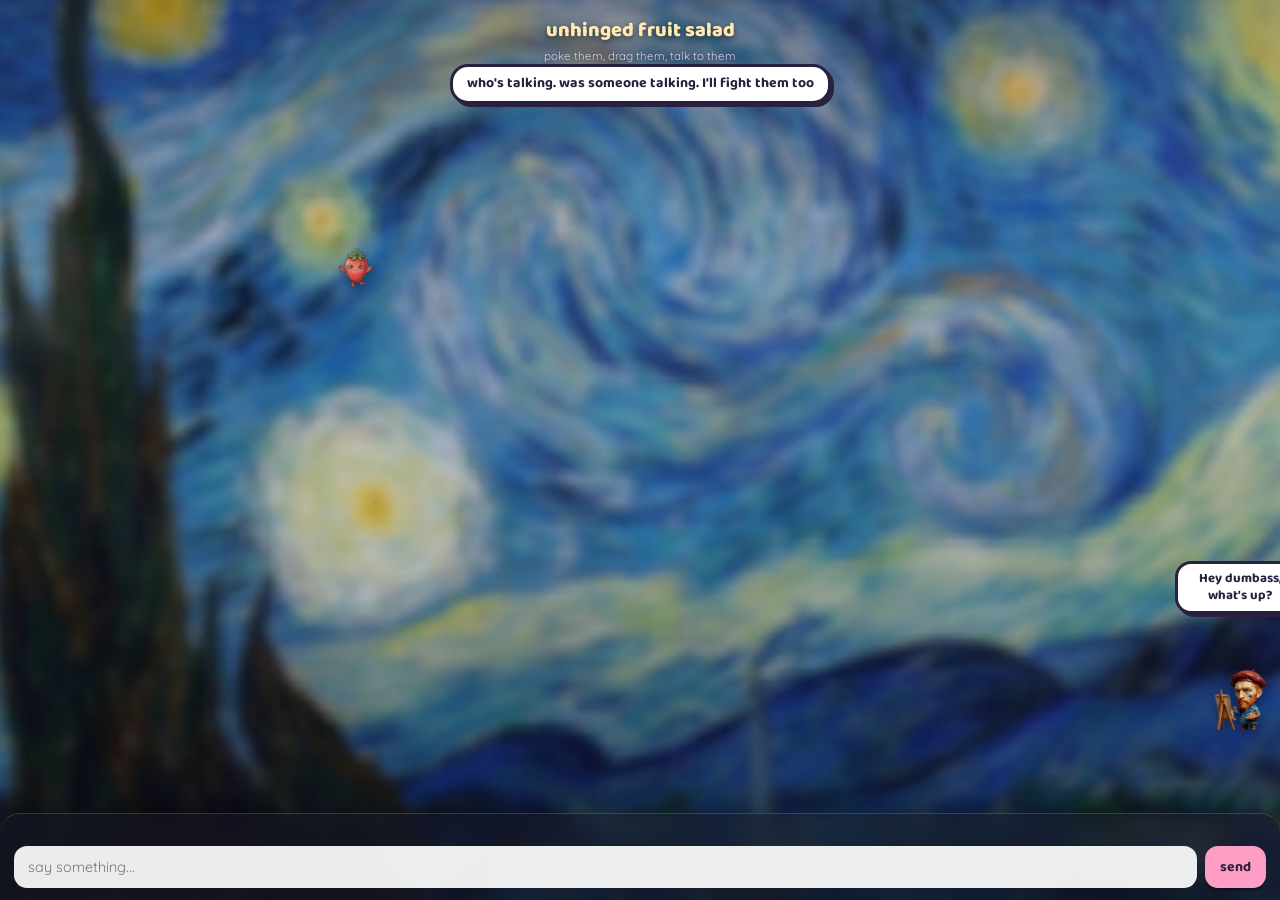
==== Fruit Salad/index.html @ 7b14005b "Rename unhinged-fruit-salad.html to index.html" ====
<!DOCTYPE html>
<html lang="en">
<head>
<meta charset="UTF-8">
<meta name="viewport" content="width=device-width, initial-scale=1.0, maximum-scale=1.0, user-scalable=no">
<title>unhinged fruit salad</title>
<style>
  @import url('https://fonts.googleapis.com/css2?family=Baloo+2:wght@500;700;800&family=Quicksand:wght@400;500;600&display=swap');

  :root{
    --cream:#FFF8EC;
    --pink:#FF9EC4;
    --pink-deep:#F76FA8;
    --mint:#A8E6CE;
    --butter:#FFE08A;
    --lavender:#C9B6F2;
    --plum:#2A2140;
    --plum-soft:#B9AEDB;
  }

  *{box-sizing:border-box; -webkit-tap-highlight-color:transparent;}
  html,body{ height:100%; overscroll-behavior:none; }

  body{
    margin:0;
    font-family:'Quicksand', sans-serif;
    color:#2A2140;
    overflow:hidden;
    position:relative;
    background:#0b1a3a;
  }

  /* ---------- Van Gogh Starry Night background ---------- */
  #skyBg{
    position:fixed; inset:0; z-index:0; overflow:hidden;
    background-image:url('assets/starry-night-bg.png');
    background-size:cover;
    background-position:center;
    background-repeat:no-repeat;
  }
  #skyBg:after{
    content:'';
    position:absolute; inset:0;
    background:linear-gradient(180deg, rgba(6,10,25,0.25) 0%, rgba(6,10,25,0.05) 30%, rgba(6,10,25,0.15) 70%, rgba(6,10,25,0.45) 100%);
  }
  .swirl{
    position:absolute;
    border-radius:50%;
    background:conic-gradient(from 90deg, rgba(140,180,255,0.28), rgba(30,50,110,0) 22%, rgba(255,224,138,0.16) 42%, rgba(30,50,110,0) 62%, rgba(140,180,255,0.22) 80%, rgba(30,50,110,0) 100%);
    filter:blur(3px);
    animation:rotateSlow 100s linear infinite;
    opacity:0.85;
  }
  .swirl.s1{ width:1100px; height:1100px; top:-380px; left:-320px; }
  .swirl.s2{ width:800px; height:800px; top:20%; right:-260px; animation-duration:130s; animation-direction:reverse; }
  .swirl.s3{ width:620px; height:620px; bottom:-220px; left:15%; animation-duration:150s; }
  @keyframes rotateSlow{ from{transform:rotate(0deg);} to{transform:rotate(360deg);} }

  .cypress{
    position:absolute; left:4%; bottom:0; width:11%; height:62%;
    background:linear-gradient(180deg, #0a1530, #060c1e);
    clip-path:polygon(50% 0%, 62% 8%, 48% 14%, 66% 22%, 45% 28%, 68% 36%, 50% 42%, 70% 50%, 48% 58%, 65% 66%, 52% 74%, 60% 100%, 40% 100%, 48% 74%, 35% 66%, 52% 58%, 30% 50%, 50% 42%, 32% 36%, 55% 28%, 34% 22%, 52% 14%, 38% 8%);
    filter:blur(0.5px);
    opacity:0.9;
  }

  .star{ position:absolute; border-radius:50%; background:#FFF3C4; box-shadow:0 0 8px 2px rgba(255,224,138,0.8); animation:twinkle 3s ease-in-out infinite; }
  @keyframes twinkle{ 0%,100%{opacity:0.3;} 50%{opacity:1;} }

  /* ---------- header ---------- */
  .headerBar{
    position:fixed; top:0; left:0; right:0; z-index:4;
    padding:14px 16px 8px;
    text-align:center;
    pointer-events:none;
  }
  h1{
    font-family:'Baloo 2', sans-serif;
    font-size:1.25rem;
    font-weight:800;
    margin:0;
    color:#FFE9B0;
    text-shadow:0 2px 6px rgba(0,0,0,0.6);
  }
  .subtitle{
    font-size:0.72rem;
    color:#D8CFF0;
    margin:2px 0 0;
    text-shadow:0 1px 4px rgba(0,0,0,0.5);
  }

  /* ---------- stage (full screen) ---------- */
  .stage{
    position:fixed;
    inset:0;
    z-index:1;
    touch-action:none;
  }

  .fruit-pos{
    position:absolute;
    width:110px; height:110px;
    top:0; left:0;
    will-change:transform, opacity;
    cursor:grab;
    z-index:2;
    opacity:0;
    transition:opacity 0.5s ease;
  }
  .fruit-pos.visible{ opacity:1; }
  .fruit-pos.dragging{ cursor:grabbing; z-index:5; }

  .fruit-actor{
    width:100%; height:100%;
    transform-origin:center bottom;
    pointer-events:none;
    user-select:none;
    -webkit-user-drag:none;
  }
  .fruit-actor img{
    width:100%; height:100%;
    object-fit:contain;
    display:block;
    filter:drop-shadow(0 4px 4px rgba(0,0,0,0.25));
  }

  /* action animation library */
  .anim-squish{ animation:aSquish 0.7s ease !important; }
  @keyframes aSquish{ 0%{transform:scale(1,1);} 30%{transform:scale(1.25,0.6) rotate(-2deg);} 55%{transform:scale(0.85,1.2) rotate(2deg);} 100%{transform:scale(1,1);} }

  .anim-wobble{ animation:aWobble 0.9s ease !important; }
  @keyframes aWobble{ 0%,100%{transform:rotate(0deg);} 25%{transform:rotate(-14deg);} 60%{transform:rotate(10deg);} 80%{transform:rotate(-4deg);} }

  .anim-flop{ animation:aFlop 1s ease !important; }
  @keyframes aFlop{ 0%{transform:rotate(0deg) translateY(0);} 40%,70%{transform:rotate(80deg) translateY(14px) scaleY(0.7);} 100%{transform:rotate(0deg) translateY(0);} }

  .anim-faint{ animation:aFaint 1.1s ease !important; }
  @keyframes aFaint{ 0%{transform:rotate(0deg) translateY(0);} 45%,70%{transform:rotate(-20deg) translateY(10px);} 100%{transform:rotate(0deg) translateY(0);} }

  .anim-spin{ animation:aSpin 0.8s cubic-bezier(.3,0,.4,1) !important; }
  @keyframes aSpin{ 0%{transform:rotate(0deg);} 85%{transform:rotate(760deg);} 100%{transform:rotate(730deg);} }

  .anim-flex{ animation:aFlex 0.7s ease !important; }
  @keyframes aFlex{ 0%,100%{transform:scale(1);} 50%{transform:scale(1.22);} }

  .anim-sway{ animation:aSway 1.4s ease-in-out !important; }
  @keyframes aSway{ 0%,100%{transform:rotate(0deg);} 25%{transform:rotate(-16deg);} 50%{transform:rotate(0deg);} 75%{transform:rotate(16deg);} }

  .anim-dip{ animation:aDip 1.5s ease !important; }
  @keyframes aDip{ 0%{transform:rotate(0deg) translateY(0);} 30%{transform:rotate(-10deg) translateY(-8px);} 55%{transform:rotate(8deg) translateY(8px);} 100%{transform:rotate(0deg) translateY(0);} }

  .anim-robot{ animation:aRobot 1.2s steps(6) !important; }
  @keyframes aRobot{ 0%{transform:translateX(0) rotate(0deg);} 20%{transform:translateX(-8px) rotate(-4deg);} 40%{transform:translateX(8px) rotate(4deg);} 60%{transform:translateX(-6px) rotate(-3deg);} 80%{transform:translateX(6px) rotate(3deg);} 100%{transform:translateX(0) rotate(0deg);} }

  .anim-worm{ animation:aWorm 1s ease !important; }
  @keyframes aWorm{ 0%{transform:scaleX(1) translateY(0);} 40%,70%{transform:scaleX(1.3) translateY(8px) scaleY(0.75);} 100%{transform:scaleX(1) translateY(0);} }

  .anim-buildup{ animation:aBuildup 1.6s ease !important; }
  @keyframes aBuildup{ 0%,100%{transform:scale(1) rotate(0deg);} 40%{transform:scale(1);} 60%{transform:scale(1.08);} 80%{transform:scale(1) rotate(360deg);} }

  .anim-sad{ animation:aSad 2s ease-in-out !important; }
  @keyframes aSad{ 0%,100%{transform:rotate(0deg) translateY(0);} 50%{transform:rotate(6deg) translateY(6px);} }

  .anim-glitch{ animation:aGlitch 0.5s steps(2,end) !important; }
  @keyframes aGlitch{ 0%{transform:translate(0,0) rotate(0deg);} 25%{transform:translate(-4px,2px) rotate(-3deg);} 50%{transform:translate(4px,-2px) rotate(3deg);} 75%{transform:translate(-3px,0) rotate(-2deg);} 100%{transform:translate(0,0) rotate(0deg);} }

  .anim-lean{ animation:aLean 1s ease !important; }
  @keyframes aLean{ 0%,100%{transform:scale(1) translateY(0);} 50%{transform:scale(1.15) translateY(-6px);} }

  .anim-panic{ animation:aPanic 0.6s ease !important; }
  @keyframes aPanic{ 0%,100%{transform:translate(0,0) rotate(0deg) scale(1);} 20%{transform:translate(-10px,-8px) rotate(-10deg) scale(1.1);} 40%{transform:translate(10px,-4px) rotate(10deg) scale(1.1);} 60%{transform:translate(-6px,-6px) rotate(-6deg);} 80%{transform:translate(4px,0) rotate(4deg);} }

  .anim-victory{ animation:aVictory 1.3s ease !important; }
  @keyframes aVictory{ 0%{transform:translate(0,0) rotate(0deg);} 25%{transform:translate(40px,-16px) rotate(90deg);} 50%{transform:translate(0,-24px) rotate(180deg);} 75%{transform:translate(-40px,-16px) rotate(270deg);} 100%{transform:translate(0,0) rotate(360deg);} }

  .anim-poke{ animation:aPoke 0.4s ease !important; }
  @keyframes aPoke{ 0%,100%{transform:scale(1) rotate(0deg);} 40%{transform:scale(0.8,1.2) rotate(-8deg);} 70%{transform:scale(1.1,0.9) rotate(6deg);} }

  /* ---------- speech ---------- */
  .speechWrap{ position:fixed; top:64px; left:0; right:0; z-index:6; display:flex; justify-content:center; pointer-events:none; }
  .speech{
    min-width:120px; max-width:82%;
    background:#fff; border:3px solid var(--plum); border-radius:18px;
    padding:8px 14px;
    font-family:'Baloo 2', sans-serif; font-weight:700; font-size:0.88rem; line-height:1.25;
    text-align:center;
    box-shadow:3px 3px 0 var(--plum);
    pointer-events:none;
    white-space:normal;
  }

  /* ---------- chat (fixed bottom drawer) ---------- */
  .chatPanel{
    position:fixed; left:0; right:0; bottom:0; z-index:4;
    background:rgba(20,20,35,0.55);
    backdrop-filter:blur(14px);
    -webkit-backdrop-filter:blur(14px);
    border-top:1px solid rgba(255,255,255,0.15);
    border-radius:20px 20px 0 0;
    padding:10px 14px calc(12px + env(safe-area-inset-bottom));
    box-shadow:0 -6px 30px rgba(0,0,0,0.35);
  }
  .chatLog{
    max-height:110px;
    overflow-y:auto;
    display:flex; flex-direction:column; gap:6px;
    padding-right:4px;
    margin-bottom:6px;
  }
  .chatLog::-webkit-scrollbar{ width:6px; }
  .chatLog::-webkit-scrollbar-thumb{ background:var(--lavender); border-radius:10px; }

  .bubble{ max-width:78%; padding:7px 12px; border-radius:15px; font-size:0.83rem; line-height:1.3; }
  .bubble.her{ align-self:flex-end; background:var(--lavender); border-bottom-right-radius:4px; color:#2A2140; }
  .bubble.fruit{ align-self:flex-start; background:var(--mint); border-bottom-left-radius:4px; font-family:'Baloo 2', sans-serif; font-weight:600; color:#1c3a2c; }

  .inputRow{ display:flex; gap:8px; }
  input[type=text]{
    flex:1; font-family:'Quicksand', sans-serif; font-size:0.9rem;
    padding:11px 14px; border-radius:13px; border:none; outline:none; background:rgba(255,255,255,0.92);
  }

  button{
    font-family:'Baloo 2', sans-serif; font-weight:700; font-size:0.88rem;
    border:none; border-radius:13px; padding:10px 15px; cursor:pointer;
    color:var(--plum); background:var(--pink); box-shadow:0 3px 0 rgba(0,0,0,0.25);
  }
  button:active{ transform:translateY(2px); box-shadow:0 1px 0 rgba(0,0,0,0.25); }

  .typing{ font-size:0.7rem; color:#D8CFF0; text-align:center; height:14px; margin-bottom:2px; }

  @media (max-width:420px){
    .fruit-pos{ width:82px; height:82px; }
    .vangogh-pos{ width:100px; height:128px; }
    .chatLog{ max-height:90px; }
  }

  /* ---------- van gogh ---------- */
  .vangogh-pos{
    position:absolute;
    width:120px; height:154px;
    z-index:3;
    pointer-events:auto;
    cursor:grab;
    will-change:transform;
  }
  .vangogh-pos.dragging{ cursor:grabbing; z-index:5; }
  .vangogh-pos img{
    width:100%; height:100%;
    object-fit:contain;
    display:block;
    pointer-events:none;
    user-select:none;
    -webkit-user-drag:none;
    filter:drop-shadow(0 4px 5px rgba(0,0,0,0.3));
  }
  .vangogh-pos.bob{ animation:vgBob 3.2s ease-in-out infinite; }
  @keyframes vgBob{ 0%,100%{ transform:translateY(0); } 50%{ transform:translateY(-4px); } }
  .vangogh-pos.flinch{ animation:vgFlinch 0.5s ease !important; }
  @keyframes vgFlinch{ 0%,100%{transform:translate(0,0) rotate(0deg);} 30%{transform:translate(-6px,-4px) rotate(-6deg);} 60%{transform:translate(5px,-2px) rotate(5deg);} }
  .vangogh-pos.talk .vg-inner{ animation:vgTalk 0.5s ease infinite; }
  @keyframes vgTalk{ 0%,100%{ transform:scale(1); } 50%{ transform:scale(1.05); } }

  .vg-bubble{
    position:absolute;
    bottom:100%; left:50%; transform:translateX(-50%);
    margin-bottom:8px;
    min-width:130px; max-width:210px;
    background:#fff; border:3px solid var(--plum); border-radius:16px;
    padding:7px 12px;
    font-family:'Baloo 2', sans-serif; font-weight:700; font-size:0.82rem; line-height:1.25;
    text-align:center;
    box-shadow:3px 3px 0 var(--plum);
    opacity:0; pointer-events:none;
    transition:opacity 0.3s ease;
    z-index:7;
  }
  .vg-bubble.show{ opacity:1; }
</style>
</head>
<body>

<div id="skyBg"></div>

<div class="headerBar">
  <h1>unhinged fruit salad</h1>
  <p class="subtitle">poke them, drag them, talk to them</p>
</div>

<div class="stage" id="stage">
  <div class="speechWrap"><div class="speech" id="speech" style="display:none;"></div></div>
</div>

<div class="chatPanel">
  <div class="typing" id="typingIndicator"></div>
  <div class="chatLog" id="chatLog"></div>
  <div class="inputRow">
    <input type="text" id="msgInput" placeholder="say something...">
    <button id="sendBtn">send</button>
  </div>
</div>

<script>
/* =====================================================================
   PERSONAL CONTENT — fill in / adjust as you like.
   ===================================================================== */
const HER_NAME = "Rhiannon";

const FIRST_GREETING = "Hey dumbass, what's up?";

const WELCOME_BACK_LINES = [
  `oh it's you again, ${HER_NAME}. missed us?`,
  `back for more chaos, ${HER_NAME}?`,
  `you're back. we did not clean up while you were gone.`
];

// Fallback lines if the API call fails or isn't wired up yet.
const FALLBACK_LINES = [
  `my brain isn't loading but I'm still extremely obsessed with you, ${HER_NAME}.`,
  `system's down, ${HER_NAME}, but the chaos is permanent.`,
  `I'd say something smart but I'm a fruit, so, no.`,
  `you're doing something to my whole nervous system and I don't like it (I like it)`
];

/* =====================================================================
   THE CAST — each fruit has its own personality: which actions it favors,
   what it says when poked, and its base vibe.
   ===================================================================== */
const ANIMS = ["anim-squish","anim-wobble","anim-flop","anim-faint","anim-spin","anim-flex",
  "anim-sway","anim-dip","anim-robot","anim-worm","anim-buildup","anim-sad","anim-glitch",
  "anim-lean","anim-panic","anim-victory"];

const CAST = [
  {
    id:"pineapple", img:"assets/pineapple.png",
    weightedActions:["anim-spin","anim-victory","anim-panic","anim-buildup","anim-glitch"],
    idleLines:[
      "I RAN HERE FOR NO REASON AND I'D DO IT AGAIN",
      "I have several emotions and all of them are loud",
      "spiky on the outside, spiky on the inside too actually"
    ],
    pokeLines:["WHO TOUCHED ME", "okay but why does that feel nice actually", "I'm calling my lawyer (I don't have one)"]
  },
  {
    id:"melon", img:"assets/melon.png",
    weightedActions:["anim-sad","anim-lean","anim-flop","anim-sway"],
    idleLines:[
      "I've seen things",
      "everyone's running around and I simply will not be participating",
      "I'm not tired, I'm just built like this"
    ],
    pokeLines:["...why", "I felt that in my rind", "was that necessary"]
  },
  {
    id:"peach", img:"assets/peach.png",
    weightedActions:["anim-dip","anim-buildup","anim-lean","anim-victory"],
    idleLines:[
      "everything's fine here, nothing to see, why are you looking at me like that",
      "I would never do anything wrong :)",
      `I think about you and then I think about other things too, mostly you though`
    ],
    pokeLines:["oh?? okay??", "you can't just touch a peach and expect nothing to happen", "hehe. hehehe. anyway."]
  },
  {
    id:"banana", img:"assets/banana.png",
    weightedActions:["anim-panic","anim-glitch","anim-wobble","anim-faint"],
    idleLines:[
      "IS THIS NORMAL. IS THIS A NORMAL AMOUNT OF EXISTING",
      "I saw a shadow and now I have to lie down",
      "everything is fine I am simply vibrating"
    ],
    pokeLines:["AH — okay — hi — sorry — hi", "my heart cannot take this", "I need a minute. several minutes."]
  },
  {
    id:"strawberry", img:"assets/strawberry.png",
    weightedActions:["anim-squish","anim-spin","anim-panic","anim-flex"],
    idleLines:[
      "I could take any of these fruits in a fight and I will not be explaining why I think that",
      "small but I contain multitudes (rage, mostly)",
      "who's talking. was someone talking. I'll fight them too"
    ],
    pokeLines:["EXCUSE ME", "wanna go?? WANNA GO??", "okay that one was kind of fair"]
  },
  {
    id:"grape", img:"assets/grape.png",
    weightedActions:["anim-worm","anim-glitch","anim-robot","anim-panic","anim-spin"],
    idleLines:[
      "AAAAAA no reason just felt like screaming",
      "I crawled here on purpose I want that on record",
      "no thoughts just vibes and also mild chaos"
    ],
    pokeLines:["AAAAA", "again. do it again.", "*incomprehensible screaming*"]
  }
];

const ROAST_LINES = [
  `you're a mess but you're OUR mess, ${HER_NAME}.`,
  "absolute menace behavior, ten out of ten, no notes."
  // 👉 add more of your real inside-joke / roast lines here
];

/* ---------- Van Gogh: the resident painter ---------- */
const VANGOGH = {
  painting: "assets/vangogh-painting.png",
  staring: "assets/vangogh-staring.png",
  splat: "assets/vangogh-splat.png",
  beret: "assets/vangogh-beret.png",
  idleLines:[
    "this brush is being difficult with me today",
    "I mixed a color that should not exist and now I must live with that",
    "*stares at the sky for an uncomfortably long time*",
    "the light is doing something and I must capture it immediately"
  ],
  flinchLines:[
    "I heard that and I did not appreciate it",
    "the chaos is affecting my art, please be aware of that",
    "hm. yes. anyway."
  ],
  splatLines:["THE PAINT. WHY IS IT ON ME. IT SHOULD BE ON THE CANVAS.", "this happens more than I'd like to admit"],
  beretLines:["NOT AGAIN", "come BACK here", "one day I will own a hat that stays on my head"],
  pokeLines:["do NOT touch the artist", "I am WORKING", "the muse does not appreciate that, actually", "fine. FINE. I'll allow it.", "excuse you, I am creating something"]
};

/* ===================================================================== */

const stage = document.getElementById('stage');
const speechEl = document.getElementById('speech');
const chatLog = document.getElementById('chatLog');
const msgInput = document.getElementById('msgInput');
const sendBtn = document.getElementById('sendBtn');
const typingEl = document.getElementById('typingIndicator');

let history = [];
let speechTimer = null;

function randomFrom(arr){ return arr[Math.floor(Math.random()*arr.length)]; }

function showSpeech(text, ms=2600){
  speechEl.textContent = text;
  speechEl.style.display = 'block';
  clearTimeout(speechTimer);
  speechTimer = setTimeout(()=>{ speechEl.style.display = 'none'; }, ms);
}

/* ---------- build fruit entities ---------- */
const stageW = ()=>stage.clientWidth;
const stageH = ()=>stage.clientHeight;
const TOP_SAFE = 76;
const BOTTOM_SAFE = 168;

class Fruit{
  constructor(data, index){
    this.data = data;
    this.el = document.createElement('div');
    this.el.className = 'fruit-pos';
    this.actor = document.createElement('div');
    this.actor.className = 'fruit-actor';
    const img = document.createElement('img');
    img.src = data.img;
    img.draggable = false;
    this.actor.appendChild(img);
    this.el.appendChild(this.actor);
    stage.appendChild(this.el);

    this.x = 20 + Math.random()*Math.max(1, stageW()-84);
    this.y = TOP_SAFE + Math.random()*Math.max(1, stageH()-BOTTOM_SAFE-TOP_SAFE-64);
    this.vx = (Math.random()-0.5) * 0.6;
    this.vy = (Math.random()-0.5) * 0.6;
    this.dragging = false;
    this.lastAnimAt = 0;
    this.nextDirChange = performance.now() + 1000 + Math.random()*2000;
    this.nextIdleBeat = performance.now() + 3000 + Math.random()*4000;

    // rotating cast state — starts hidden/inactive; scheduler brings it onstage
    this.active = false;
    this.el.style.pointerEvents = 'none';

    this.bindEvents();
    this.render();
  }

  enter(){
    this.active = true;
    this.el.style.pointerEvents = 'auto';
    this.el.classList.add('visible');
    this.x = 20 + Math.random()*Math.max(1, stageW()-84);
    this.y = TOP_SAFE + Math.random()*Math.max(1, stageH()-BOTTOM_SAFE-TOP_SAFE-64);
    this.vx = (Math.random()-0.5) * 0.6;
    this.vy = (Math.random()-0.5) * 0.6;
    this.render();
    if(Math.random() < 0.8) showSpeech(randomFrom(this.data.idleLines));
  }

  exit(){
    this.active = false;
    this.el.style.pointerEvents = 'none';
    this.el.classList.remove('visible');
  }

  bindEvents(){
    let downX=0, downY=0, moved=false, offsetX=0, offsetY=0;

    this.el.addEventListener('pointerdown', (e)=>{
      this.el.setPointerCapture(e.pointerId);
      this.dragging = true;
      moved = false;
      this.el.classList.add('dragging');
      const rect = stage.getBoundingClientRect();
      downX = e.clientX; downY = e.clientY;
      offsetX = e.clientX - rect.left - this.x;
      offsetY = e.clientY - rect.top - this.y;
    });

    this.el.addEventListener('pointermove', (e)=>{
      if(!this.dragging) return;
      if(Math.abs(e.clientX-downX) > 4 || Math.abs(e.clientY-downY) > 4) moved = true;
      const rect = stage.getBoundingClientRect();
      this.x = clamp(e.clientX - rect.left - offsetX, 0, stageW()-this.el.offsetWidth);
      this.y = clamp(e.clientY - rect.top - offsetY, 0, stageH()-this.el.offsetHeight);
      this.render();
    });

    const endDrag = (e)=>{
      if(!this.dragging) return;
      this.dragging = false;
      this.el.classList.remove('dragging');
      if(!moved){
        this.poke();
      } else {
        this.playAnim(randomFrom(["anim-flop","anim-wobble","anim-squish"]));
        showSpeech(randomFrom(this.data.pokeLines));
        this.vx = (Math.random()-0.5) * 0.6;
        this.vy = (Math.random()-0.5) * 0.6;
      }
    };
    this.el.addEventListener('pointerup', endDrag);
    this.el.addEventListener('pointercancel', endDrag);
  }

  poke(){
    this.playAnim('anim-poke');
    showSpeech(randomFrom(this.data.pokeLines));
  }

  playAnim(cls){
    ANIMS.concat(['anim-poke']).forEach(c => this.actor.classList.remove(c));
    void this.actor.offsetWidth;
    this.actor.classList.add(cls);
    this.lastAnimAt = performance.now();
  }

  idleBeat(){
    const pool = this.data.weightedActions.concat(this.data.weightedActions).concat(ANIMS);
    this.playAnim(randomFrom(pool));
    if(Math.random() < 0.7){
      showSpeech(randomFrom(this.data.idleLines));
    }
  }

  render(){
    this.el.style.transform = `translate(${this.x}px, ${this.y}px)`;
    if(this.vx !== 0){
      this.actor.style.transform2 = null;
      this.actor.style.setProperty('--facing', this.vx < 0 ? '-1' : '1');
      this.el.style.transform += ` `; // no-op keeps chain stable
      this.actor.querySelector('img').style.transform = `scaleX(${this.vx < 0 ? -1 : 1})`;
    }
  }

  tick(now, dt){
    if(this.dragging || !this.active) return;

    if(now > this.nextDirChange){
      this.vx = (Math.random()-0.5) * 0.7;
      this.vy = (Math.random()-0.5) * 0.7;
      this.nextDirChange = now + 1500 + Math.random()*2500;
    }

    this.x += this.vx * dt;
    this.y += this.vy * dt;

    const maxX = stageW() - this.el.offsetWidth;
    const minY = TOP_SAFE;
    const maxY = stageH() - BOTTOM_SAFE - this.el.offsetHeight;
    if(this.x < 0){ this.x = 0; this.vx *= -1; }
    if(this.x > maxX){ this.x = maxX; this.vx *= -1; }
    if(this.y < minY){ this.y = minY; this.vy *= -1; }
    if(this.y > maxY){ this.y = maxY; this.vy *= -1; }

    if(now > this.nextIdleBeat){
      this.idleBeat();
      this.nextIdleBeat = now + 4000 + Math.random()*5000;
    }

    this.render();
  }
}

function clamp(v, min, max){ return Math.max(min, Math.min(max, v)); }

const fruits = CAST.map((data,i) => new Fruit(data, i));

/* ---------- rotating cast scheduler ----------
   Only a couple of fruits are onstage at once so it stays calm, not chaotic.
   Fruits take turns appearing/disappearing on their own timers. */
const MAX_ONSTAGE = 2;
let onstageIds = new Set();

function bringSomeoneOnstage(){
  const offstage = fruits.filter(f => !onstageIds.has(f.data.id));
  if(offstage.length === 0) return;
  const chosen = randomFrom(offstage);
  onstageIds.add(chosen.data.id);
  chosen.enter();
}

function sendSomeoneOffstage(){
  if(onstageIds.size === 0) return;
  const activeFruits = fruits.filter(f => onstageIds.has(f.data.id) && !f.dragging);
  if(activeFruits.length === 0) return;
  const chosen = randomFrom(activeFruits);
  onstageIds.delete(chosen.data.id);
  chosen.exit();
}

function runCastScheduler(){
  // bring the first couple on with a short stagger
  bringSomeoneOnstage();
  setTimeout(bringSomeoneOnstage, 1200);

  // periodically rotate: someone leaves, a bit later someone new arrives
  setInterval(()=>{
    if(onstageIds.size >= 1) sendSomeoneOffstage();
    setTimeout(bringSomeoneOnstage, 1500 + Math.random()*1500);
  }, 9000 + Math.random()*6000);
}
runCastScheduler();

/* ---------- Van Gogh entity ---------- */
class Painter{
  constructor(){
    this.el = document.createElement('div');
    this.el.className = 'vangogh-pos bob';

    this.inner = document.createElement('div');
    this.inner.className = 'vg-inner';
    this.inner.style.width = '100%';
    this.inner.style.height = '100%';

    this.img = document.createElement('img');
    this.img.src = VANGOGH.painting;
    this.img.draggable = false;
    this.inner.appendChild(this.img);
    this.el.appendChild(this.inner);

    this.bubble = document.createElement('div');
    this.bubble.className = 'vg-bubble';
    this.el.appendChild(this.bubble);

    stage.appendChild(this.el);

    this.anchorX = stageW() - 100;
    this.anchorY = stageH() - BOTTOM_SAFE - 110;
    this.x = this.anchorX; this.y = this.anchorY;
    this.busy = false;
    this.dragging = false;
    this.bubbleTimer = null;
    this.bindEvents();
    this.render();
    this.nextBeat = performance.now() + 4000 + Math.random()*4000;
  }
  render(){ this.el.style.transform = `translate(${this.x}px,${this.y}px)`; }

  setPose(src){ this.img.src = src; }

  bindEvents(){
    let downX=0, downY=0, moved=false, offsetX=0, offsetY=0;

    this.el.addEventListener('pointerdown', (e)=>{
      this.el.setPointerCapture(e.pointerId);
      this.dragging = true;
      moved = false;
      this.el.classList.add('dragging');
      const rect = stage.getBoundingClientRect();
      downX = e.clientX; downY = e.clientY;
      offsetX = e.clientX - rect.left - this.x;
      offsetY = e.clientY - rect.top - this.y;
    });

    this.el.addEventListener('pointermove', (e)=>{
      if(!this.dragging) return;
      if(Math.abs(e.clientX-downX) > 4 || Math.abs(e.clientY-downY) > 4) moved = true;
      const rect = stage.getBoundingClientRect();
      this.x = clamp(e.clientX - rect.left - offsetX, 0, stageW()-this.el.offsetWidth);
      this.y = clamp(e.clientY - rect.top - offsetY, TOP_SAFE, stageH()-BOTTOM_SAFE-this.el.offsetHeight);
      this.render();
    });

    const endDrag = ()=>{
      if(!this.dragging) return;
      this.dragging = false;
      this.el.classList.remove('dragging');
      if(!moved){
        this.poke();
      } else {
        this.el.classList.add('flinch');
        this.say(randomFrom(VANGOGH.pokeLines));
        setTimeout(()=>this.el.classList.remove('flinch'), 500);
        // wherever he's dropped becomes his new home base
        this.anchorX = this.x;
        this.anchorY = this.y;
      }
    };
    this.el.addEventListener('pointerup', endDrag);
    this.el.addEventListener('pointercancel', endDrag);
  }

  poke(){
    if(this.busy) return;
    this.el.classList.add('flinch');
    this.say(randomFrom(VANGOGH.pokeLines));
    setTimeout(()=>this.el.classList.remove('flinch'), 500);
  }

  say(text, ms=3200){
    this.bubble.textContent = text;
    this.bubble.classList.add('show');
    this.el.classList.add('talk');
    clearTimeout(this.bubbleTimer);
    this.bubbleTimer = setTimeout(()=>{
      this.bubble.classList.remove('show');
      this.el.classList.remove('talk');
    }, ms);
  }

  idleMusing(){
    if(this.busy) return;
    this.setPose(VANGOGH.staring);
    this.say(randomFrom(VANGOGH.idleLines));
    setTimeout(()=>{ if(!this.busy) this.setPose(VANGOGH.painting); }, 1800);
  }

  flinch(){
    if(this.busy || this.dragging) return;
    this.el.classList.add('flinch');
    this.setPose(VANGOGH.splat);
    this.say(randomFrom(VANGOGH.splatLines));
    setTimeout(()=>{
      this.el.classList.remove('flinch');
      this.setPose(VANGOGH.painting);
    }, 900);
  }

  chaseBeret(){
    if(this.busy) return;
    this.busy = true;
    this.setPose(VANGOGH.beret);
    this.say(randomFrom(VANGOGH.beretLines));
    const startX = this.x, startY = this.y;
    const targetX = clamp(this.x + (Math.random()>0.5 ? 90 : -90), 0, stageW()-this.el.offsetWidth);
    const targetY = clamp(this.y - 20, TOP_SAFE, stageH()-BOTTOM_SAFE-this.el.offsetHeight);
    const t0 = performance.now();
    const dur = 700;
    const step = (now)=>{
      const p = Math.min(1, (now-t0)/dur);
      this.x = startX + (targetX-startX)*p;
      this.y = startY + (targetY-startY)*p;
      this.render();
      if(p<1) requestAnimationFrame(step);
      else {
        setTimeout(()=>{
          const back0 = performance.now();
          const bx = this.x, by = this.y;
          const stepBack = (now2)=>{
            const p2 = Math.min(1, (now2-back0)/dur);
            this.x = bx + (this.anchorX-bx)*p2;
            this.y = by + (this.anchorY-by)*p2;
            this.render();
            if(p2<1) requestAnimationFrame(stepBack);
            else { this.setPose(VANGOGH.painting); this.busy = false; }
          };
          requestAnimationFrame(stepBack);
        }, 500);
      }
    };
    requestAnimationFrame(step);
  }

  tick(now){
    if(this.dragging) return;
    if(now > this.nextBeat){
      const roll = Math.random();
      if(roll < 0.45) this.idleMusing();
      else if(roll < 0.7) this.chaseBeret();
      this.nextBeat = now + 5000 + Math.random()*5000;
    }
    this.render();
  }
}
const painter = new Painter();

/* collision check (light-touch, cooldown based) */
let lastCollisionAt = 0;
function checkCollisions(now){
  if(now - lastCollisionAt < 1500) return;
  const onstage = fruits.filter(f => f.active && !f.dragging);
  for(let i=0;i<onstage.length;i++){
    for(let j=i+1;j<onstage.length;j++){
      const a = onstage[i], b = onstage[j];
      const dx = a.x - b.x, dy = a.y - b.y;
      const dist = Math.sqrt(dx*dx + dy*dy);
      if(dist < 50){
        a.playAnim(randomFrom(a.data.weightedActions));
        b.playAnim(randomFrom(b.data.weightedActions));
        showSpeech(randomFrom(b.data.pokeLines));
        a.vx *= -1; a.vy *= -1; b.vx *= -1; b.vy *= -1;
        lastCollisionAt = now;
        if(Math.random() < 0.5) setTimeout(()=>painter.flinch(), 300);
        return;
      }
    }
  }
  // occasional proximity flinch if a fruit wanders near the painter
  for(const f of onstage){
    const dx = f.x - painter.x, dy = f.y - painter.y;
    if(Math.sqrt(dx*dx+dy*dy) < 55 && Math.random() < 0.02){
      painter.flinch();
      lastCollisionAt = now;
      break;
    }
  }
}

/* main loop */
let lastTime = performance.now();
function loop(now){
  const dt = Math.min(40, now - lastTime);
  lastTime = now;
  fruits.forEach(f => f.tick(now, dt));
  painter.tick(now);
  checkCollisions(now);
  requestAnimationFrame(loop);
}
requestAnimationFrame(loop);

/* ---------- persistence ---------- */
function loadHistory(){
  try{
    const raw = localStorage.getItem('fruit_salad_chat_history');
    if(raw){ history = JSON.parse(raw); return true; }
  }catch(e){}
  history = [];
  return false;
}
function saveHistory(){
  try{ localStorage.setItem('fruit_salad_chat_history', JSON.stringify(history)); }catch(e){}
}

function addBubble(sender, text){
  const b = document.createElement('div');
  b.className = 'bubble ' + (sender === 'her' ? 'her' : 'fruit');
  b.textContent = text;
  chatLog.appendChild(b);
  chatLog.scrollTop = chatLog.scrollHeight;
}

/* ---------- AI call (proxy not built yet — falls back safely) ---------- */
async function callFruitAPI(conversation, instruction){
  try{
    const res = await fetch('/api/fruit-salad', {
      method:'POST',
      headers:{'Content-Type':'application/json'},
      body: JSON.stringify({ instruction, herName: HER_NAME, history: conversation })
    });
    if(!res.ok) throw new Error('bad response');
    const data = await res.json();
    return data.reply || randomFrom(FALLBACK_LINES);
  }catch(e){
    return randomFrom(FALLBACK_LINES);
  }
}

async function sendMessage(){
  const text = msgInput.value.trim();
  if(!text) return;
  msgInput.value = '';

  addBubble('her', text);
  history.push({role:'her', content:text});
  saveHistory();

  // onstage fruits "snap to attention"
  fruits.filter(f=>f.active).forEach(f => f.playAnim('anim-flex'));
  typingEl.textContent = 'someone is typing...';

  let reply;
  if(Math.random() < 0.25 && ROAST_LINES.length){
    reply = randomFrom(ROAST_LINES);
    await new Promise(r=>setTimeout(r, 500));
  } else {
    reply = await callFruitAPI(
      history.slice(-10),
      `Respond to what ${HER_NAME} just said, in the voice of the tiny Van Gogh painter character — warm, a little dramatic, artistic, slightly unhinged, one to two short sentences, address her by name sometimes, avoid the word "love".`
    );
  }

  typingEl.textContent = '';
  painter.setPose(VANGOGH.staring);
  painter.say(reply, 3600);
  setTimeout(()=>{ if(!painter.busy) painter.setPose(VANGOGH.painting); }, 3200);
  addBubble('fruit', reply);
  history.push({role:'fruit', content:reply});
  saveHistory();
}

sendBtn.addEventListener('click', sendMessage);
msgInput.addEventListener('keydown', e => { if(e.key === 'Enter') sendMessage(); });

/* ---------- init ---------- */
function init(){
  const hadHistory = loadHistory();
  history.forEach(m => addBubble(m.role === 'her' ? 'her' : 'fruit', m.content));

  if(hadHistory && history.length){
    painter.say(randomFrom(WELCOME_BACK_LINES), 4000);
  } else {
    painter.say(FIRST_GREETING, 4000);
    history.push({role:'fruit', content:FIRST_GREETING});
    saveHistory();
  }
}
init();
</script>

</body>
</html>
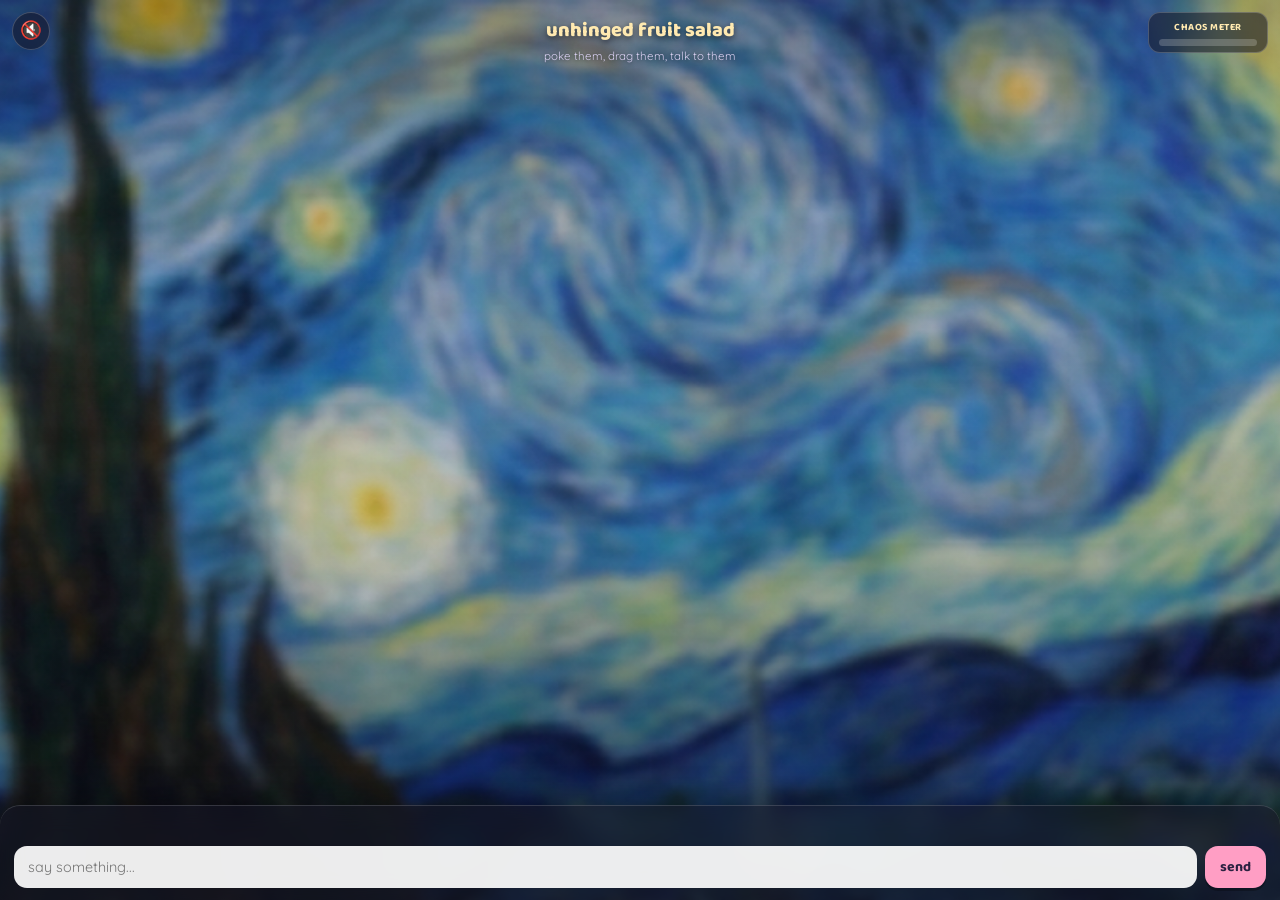
==== commit b9d7acca: "Rename unhinged-fruit-salad.html to index.html" ====
--- a/Fruit Salad/index.html
+++ b/Fruit Salad/index.html
@@ -37,6 +37,8 @@
     background-size:cover;
     background-position:center;
     background-repeat:no-repeat;
+    transition:transform 0.25s ease-out;
+    will-change:transform;
   }
   #skyBg:after{
     content:'';
@@ -175,19 +177,6 @@
 
   .anim-poke{ animation:aPoke 0.4s ease !important; }
   @keyframes aPoke{ 0%,100%{transform:scale(1) rotate(0deg);} 40%{transform:scale(0.8,1.2) rotate(-8deg);} 70%{transform:scale(1.1,0.9) rotate(6deg);} }
-
-  /* ---------- speech ---------- */
-  .speechWrap{ position:fixed; top:64px; left:0; right:0; z-index:6; display:flex; justify-content:center; pointer-events:none; }
-  .speech{
-    min-width:120px; max-width:82%;
-    background:#fff; border:3px solid var(--plum); border-radius:18px;
-    padding:8px 14px;
-    font-family:'Baloo 2', sans-serif; font-weight:700; font-size:0.88rem; line-height:1.25;
-    text-align:center;
-    box-shadow:3px 3px 0 var(--plum);
-    pointer-events:none;
-    white-space:normal;
-  }
 
   /* ---------- chat (fixed bottom drawer) ---------- */
   .chatPanel{
@@ -231,14 +220,15 @@
 
   @media (max-width:420px){
     .fruit-pos{ width:82px; height:82px; }
-    .vangogh-pos{ width:100px; height:128px; }
+    .vangogh-pos{ width:140px; height:180px; }
     .chatLog{ max-height:90px; }
+    .quickReplies{ font-size:0.72rem; }
   }
 
   /* ---------- van gogh ---------- */
   .vangogh-pos{
     position:absolute;
-    width:120px; height:154px;
+    width:190px; height:244px;
     z-index:3;
     pointer-events:auto;
     cursor:grab;
@@ -264,36 +254,113 @@
   .vg-bubble{
     position:absolute;
     bottom:100%; left:50%; transform:translateX(-50%);
+    margin-bottom:12px;
+    min-width:160px; max-width:260px;
+    background:#fff; border:4px solid var(--plum); border-radius:18px;
+    padding:10px 16px;
+    font-family:'Baloo 2', sans-serif; font-weight:700; font-size:1rem; line-height:1.3;
+    text-align:center;
+    box-shadow:4px 4px 0 var(--plum);
+    opacity:0; pointer-events:none;
+    transition:opacity 0.3s ease, transform 0.3s ease;
+    z-index:7;
+  }
+  .vg-bubble.show{ opacity:1; }
+  .vg-bubble:after{
+    content:'🎨';
+    position:absolute; top:-14px; left:-10px;
+    font-size:1.1rem;
+  }
+
+  /* per-fruit speech bubble */
+  .fruit-bubble{
+    position:absolute;
+    bottom:100%; left:50%; transform:translateX(-50%);
     margin-bottom:8px;
-    min-width:130px; max-width:210px;
-    background:#fff; border:3px solid var(--plum); border-radius:16px;
-    padding:7px 12px;
-    font-family:'Baloo 2', sans-serif; font-weight:700; font-size:0.82rem; line-height:1.25;
+    min-width:100px; max-width:170px;
+    background:#fff; border:3px solid var(--plum); border-radius:14px;
+    padding:6px 11px;
+    font-family:'Baloo 2', sans-serif; font-weight:700; font-size:0.76rem; line-height:1.25;
     text-align:center;
     box-shadow:3px 3px 0 var(--plum);
     opacity:0; pointer-events:none;
-    transition:opacity 0.3s ease;
-    z-index:7;
-  }
-  .vg-bubble.show{ opacity:1; }
+    transition:opacity 0.25s ease;
+    z-index:6;
+    white-space:normal;
+  }
+  .fruit-bubble.show{ opacity:1; }
+
+  /* ---------- top-corner UI ---------- */
+  #soundToggle{
+    position:fixed; top:12px; left:12px; z-index:8;
+    width:38px; height:38px; border-radius:50%;
+    display:flex; align-items:center; justify-content:center;
+    background:rgba(20,20,35,0.55); backdrop-filter:blur(8px);
+    border:1px solid rgba(255,255,255,0.2);
+    color:#FFE9B0; font-size:1.1rem; cursor:pointer;
+    box-shadow:none; padding:0;
+  }
+  #soundToggle:active{ transform:none; box-shadow:none; }
+
+  #chaosMeterWrap{
+    position:fixed; top:12px; right:12px; z-index:8;
+    background:rgba(20,20,35,0.55); backdrop-filter:blur(8px);
+    border:1px solid rgba(255,255,255,0.2);
+    border-radius:12px;
+    padding:6px 10px;
+    width:120px;
+  }
+  #chaosLabel{
+    font-family:'Baloo 2', sans-serif; font-size:0.62rem; font-weight:700;
+    color:#FFE9B0; letter-spacing:0.05em; margin-bottom:4px; text-align:center;
+  }
+  #chaosBarTrack{
+    height:7px; border-radius:6px; background:rgba(255,255,255,0.2); overflow:hidden;
+  }
+  #chaosBarFill{
+    height:100%; width:0%; border-radius:6px;
+    background:linear-gradient(90deg, var(--mint), var(--butter), var(--pink));
+    transition:width 0.4s ease;
+  }
+
+  /* ---------- quick replies ---------- */
+  .quickReplies{
+    display:flex; gap:6px; overflow-x:auto; padding-bottom:6px; margin-bottom:2px;
+    scrollbar-width:none;
+  }
+  .quickReplies::-webkit-scrollbar{ display:none; }
+  .qr-btn{
+    flex:0 0 auto;
+    font-family:'Baloo 2', sans-serif; font-weight:700; font-size:0.76rem;
+    padding:7px 12px; border-radius:20px; border:none; cursor:pointer;
+    background:rgba(255,255,255,0.85); color:var(--plum);
+    box-shadow:0 2px 0 rgba(0,0,0,0.2);
+    white-space:nowrap;
+  }
+  .qr-btn:active{ transform:translateY(1px); box-shadow:0 1px 0 rgba(0,0,0,0.2); }
 </style>
 </head>
 <body>
 
 <div id="skyBg"></div>
+
+<button id="soundToggle" title="toggle ambient sound">🔇</button>
+<div id="chaosMeterWrap">
+  <div id="chaosLabel">CHAOS METER</div>
+  <div id="chaosBarTrack"><div id="chaosBarFill"></div></div>
+</div>
 
 <div class="headerBar">
   <h1>unhinged fruit salad</h1>
   <p class="subtitle">poke them, drag them, talk to them</p>
 </div>
 
-<div class="stage" id="stage">
-  <div class="speechWrap"><div class="speech" id="speech" style="display:none;"></div></div>
-</div>
+<div class="stage" id="stage"></div>
 
 <div class="chatPanel">
   <div class="typing" id="typingIndicator"></div>
   <div class="chatLog" id="chatLog"></div>
+  <div class="quickReplies" id="quickReplies"></div>
   <div class="inputRow">
     <input type="text" id="msgInput" placeholder="say something...">
     <button id="sendBtn">send</button>
@@ -306,21 +373,30 @@
    ===================================================================== */
 const HER_NAME = "Rhiannon";
 
-const FIRST_GREETING = "Hey dumbass, what's up?";
+const FIRST_GREETINGS = [
+  "Hey dumbass, what's up?",
+  "oh great, it's you. hi bitch.", "HEY BITCHASS, WHATCHU DOING", "heyyyy pineapple, you should smile sometime:)", "Yes fucktard, what now?", "I call you dumbass a lot, Don't let that forget you have a cute one too", "You're on my mind, I'm on your nerves...Perfect."
+  // 👉 add as many greetings as you want, one gets picked at random
+];
 
 const WELCOME_BACK_LINES = [
   `oh it's you again, ${HER_NAME}. missed us?`,
   `back for more chaos, ${HER_NAME}?`,
   `you're back. we did not clean up while you were gone.`
+  `Welcome back dumbass`, `Well Well Well Motherfucker (read it in Samuel L. Jackson's voice)
 ];
 
-// Fallback lines if the API call fails or isn't wired up yet.
+// Fallback lines if the API call fails or isn't wired up yet. Keep these SASSY.
 const FALLBACK_LINES = [
-  `my brain isn't loading but I'm still extremely obsessed with you, ${HER_NAME}.`,
-  `system's down, ${HER_NAME}, but the chaos is permanent.`,
-  `I'd say something smart but I'm a fruit, so, no.`,
-  `you're doing something to my whole nervous system and I don't like it (I like it)`
+  `my brain isn't loading but the sass generator never goes down, ${HER_NAME}.`,
+  `system's down, ${HER_NAME}, but I still have opinions about your choices.`,
+  `I'd say something smart but I'm a fruit, so, no. try again.`,
+  `bold of you to expect a real answer right now.`
 ];
+
+// The easter egg that unlocks after enough pokes. Edit freely.
+const EASTER_EGG_THRESHOLD = 7;
+const EASTER_EGG_MESSAGE = `okay ${HER_NAME}, we see you. that's ${EASTER_EGG_THRESHOLD} pokes. we're not mad, we're just... noting it.`;
 
 /* =====================================================================
    THE CAST — each fruit has its own personality: which actions it favors,
@@ -337,9 +413,11 @@
     idleLines:[
       "I RAN HERE FOR NO REASON AND I'D DO IT AGAIN",
       "I have several emotions and all of them are loud",
-      "spiky on the outside, spiky on the inside too actually"
+      "spiky on the outside, spiky on the inside too actually",
+      "not to be dramatic but I could destroy you in an argument",
+      "I run this fruit bowl and everyone knows it"
     ],
-    pokeLines:["WHO TOUCHED ME", "okay but why does that feel nice actually", "I'm calling my lawyer (I don't have one)"]
+    pokeLines:["WHO TOUCHED ME", "okay but why does that feel nice actually", "I'm calling my lawyer (I don't have one)", "bold move for someone who can't even peel me"]
   },
   {
     id:"melon", img:"assets/melon.png",
@@ -347,9 +425,11 @@
     idleLines:[
       "I've seen things",
       "everyone's running around and I simply will not be participating",
-      "I'm not tired, I'm just built like this"
+      "I'm not tired, I'm just built like this",
+      "your other tabs are more interesting than this, probably",
+      "I'd roast you but I don't want to exert myself"
     ],
-    pokeLines:["...why", "I felt that in my rind", "was that necessary"]
+    pokeLines:["...why", "I felt that in my rind", "was that necessary", "you have the attention span of a goldfish and it shows"]
   },
   {
     id:"peach", img:"assets/peach.png",
@@ -357,9 +437,11 @@
     idleLines:[
       "everything's fine here, nothing to see, why are you looking at me like that",
       "I would never do anything wrong :)",
-      `I think about you and then I think about other things too, mostly you though`
+      `I think about you and then I think about other things too, mostly you though`,
+      "I'm sweet until you disappoint me, then it's over",
+      "cute exterior, unhinged interior, learn the difference"
     ],
-    pokeLines:["oh?? okay??", "you can't just touch a peach and expect nothing to happen", "hehe. hehehe. anyway."]
+    pokeLines:["oh?? okay??", "you can't just touch a peach and expect nothing to happen", "hehe. hehehe. anyway.", "I'll allow it this once"]
   },
   {
     id:"banana", img:"assets/banana.png",
@@ -367,9 +449,11 @@
     idleLines:[
       "IS THIS NORMAL. IS THIS A NORMAL AMOUNT OF EXISTING",
       "I saw a shadow and now I have to lie down",
-      "everything is fine I am simply vibrating"
+      "everything is fine I am simply vibrating",
+      "I have a bad feeling about today and every day honestly",
+      "someone check on me. no reason. just do it"
     ],
-    pokeLines:["AH — okay — hi — sorry — hi", "my heart cannot take this", "I need a minute. several minutes."]
+    pokeLines:["AH — okay — hi — sorry — hi", "my heart cannot take this", "I need a minute. several minutes.", "was THAT called for??"]
   },
   {
     id:"strawberry", img:"assets/strawberry.png",
@@ -377,9 +461,11 @@
     idleLines:[
       "I could take any of these fruits in a fight and I will not be explaining why I think that",
       "small but I contain multitudes (rage, mostly)",
-      "who's talking. was someone talking. I'll fight them too"
+      "who's talking. was someone talking. I'll fight them too",
+      "I peaked in a way none of you will ever understand",
+      "say something. I dare you. I'm BEGGING you"
     ],
-    pokeLines:["EXCUSE ME", "wanna go?? WANNA GO??", "okay that one was kind of fair"]
+    pokeLines:["EXCUSE ME", "wanna go?? WANNA GO??", "okay that one was kind of fair", "you just unlocked beef with me, congrats"]
   },
   {
     id:"grape", img:"assets/grape.png",
@@ -387,16 +473,29 @@
     idleLines:[
       "AAAAAA no reason just felt like screaming",
       "I crawled here on purpose I want that on record",
-      "no thoughts just vibes and also mild chaos"
+      "no thoughts just vibes and also mild chaos",
+      "I don't have a personality I just have volume",
+      "someone's about to get roasted and it might be you"
     ],
-    pokeLines:["AAAAA", "again. do it again.", "*incomprehensible screaming*"]
+    pokeLines:["AAAAA", "again. do it again.", "*incomprehensible screaming*", "I felt that in my whole vine"]
   }
 ];
 
 const ROAST_LINES = [
   `you're a mess but you're OUR mess, ${HER_NAME}.`,
-  "absolute menace behavior, ten out of ten, no notes."
+  "absolute menace behavior, ten out of ten, no notes.",
+  `honestly ${HER_NAME}, bold of you to show up expecting kindness.`,
+  "we love you but we are legally required to roast you first."
   // 👉 add more of your real inside-joke / roast lines here
+];
+
+// Preset quick-reply buttons shown above the chat input.
+const QUICK_REPLIES = [
+  "roast me",
+  "say something dumb",
+  "compliment me (rare)",
+  "what are you all doing",
+  "defend yourself"
 ];
 
 /* ---------- Van Gogh: the resident painter ---------- */
@@ -409,7 +508,9 @@
     "this brush is being difficult with me today",
     "I mixed a color that should not exist and now I must live with that",
     "*stares at the sky for an uncomfortably long time*",
-    "the light is doing something and I must capture it immediately"
+    "the light is doing something and I must capture it immediately",
+    "I have never once painted something normal and I don't plan to start",
+    "art is suffering and also occasionally paint on my face"
   ],
   flinchLines:[
     "I heard that and I did not appreciate it",
@@ -418,29 +519,127 @@
   ],
   splatLines:["THE PAINT. WHY IS IT ON ME. IT SHOULD BE ON THE CANVAS.", "this happens more than I'd like to admit"],
   beretLines:["NOT AGAIN", "come BACK here", "one day I will own a hat that stays on my head"],
-  pokeLines:["do NOT touch the artist", "I am WORKING", "the muse does not appreciate that, actually", "fine. FINE. I'll allow it.", "excuse you, I am creating something"]
+  pokeLines:["do NOT touch the artist", "I am WORKING", "the muse does not appreciate that, actually", "fine. FINE. I'll allow it.", "excuse you, I am creating something", "you again. of course."]
 };
 
 /* ===================================================================== */
 
 const stage = document.getElementById('stage');
-const speechEl = document.getElementById('speech');
 const chatLog = document.getElementById('chatLog');
 const msgInput = document.getElementById('msgInput');
 const sendBtn = document.getElementById('sendBtn');
 const typingEl = document.getElementById('typingIndicator');
 
 let history = [];
-let speechTimer = null;
 
 function randomFrom(arr){ return arr[Math.floor(Math.random()*arr.length)]; }
 
-function showSpeech(text, ms=2600){
-  speechEl.textContent = text;
-  speechEl.style.display = 'block';
-  clearTimeout(speechTimer);
-  speechTimer = setTimeout(()=>{ speechEl.style.display = 'none'; }, ms);
-}
+/* ---------- interaction tracking: chaos meter + easter egg ---------- */
+let totalPokes = 0;
+let chaosLevel = 0;
+const chaosFill = document.getElementById('chaosBarFill');
+
+function registerInteraction(amount){
+  totalPokes++;
+  chaosLevel = Math.min(100, chaosLevel + amount);
+  updateChaosDisplay();
+  checkEasterEgg();
+  playPokeSound();
+}
+
+function updateChaosDisplay(){
+  chaosFill.style.width = chaosLevel + '%';
+  if(chaosLevel >= 100) triggerChaosPeak();
+}
+
+setInterval(()=>{
+  if(chaosLevel > 0){
+    chaosLevel = Math.max(0, chaosLevel - 1);
+    updateChaosDisplay();
+  }
+}, 1500);
+
+let chaosPeakOnCooldown = false;
+function triggerChaosPeak(){
+  if(chaosPeakOnCooldown) return;
+  chaosPeakOnCooldown = true;
+  fruits.filter(f=>f.active).forEach(f => f.playAnim(randomFrom(ANIMS)));
+  painter.flinch();
+  chaosLevel = 40;
+  updateChaosDisplay();
+  setTimeout(()=>{ chaosPeakOnCooldown = false; }, 6000);
+}
+
+function checkEasterEgg(){
+  if(totalPokes < EASTER_EGG_THRESHOLD) return;
+  try{ if(localStorage.getItem('fruit_salad_easter_unlocked') === '1') return; }catch(e){}
+  try{ localStorage.setItem('fruit_salad_easter_unlocked', '1'); }catch(e){}
+  painter.say(EASTER_EGG_MESSAGE, 5000);
+  fruits.filter(f=>f.active).forEach((f,i)=>{
+    setTimeout(()=>{ f.playAnim('anim-victory'); f.say("😳", 2000); }, i*200);
+  });
+}
+
+/* ---------- ambient sound (Web Audio, no external files) ---------- */
+let audioCtx = null;
+let ambientNodes = null;
+let soundOn = false;
+const soundBtn = document.getElementById('soundToggle');
+
+function startAmbient(){
+  if(!audioCtx) audioCtx = new (window.AudioContext || window.webkitAudioContext)();
+  const now = audioCtx.currentTime;
+  const master = audioCtx.createGain();
+  master.gain.value = 0.05;
+  master.connect(audioCtx.destination);
+
+  const osc1 = audioCtx.createOscillator();
+  osc1.type = 'sine'; osc1.frequency.value = 110;
+  const osc2 = audioCtx.createOscillator();
+  osc2.type = 'sine'; osc2.frequency.value = 164.8;
+  const lfo = audioCtx.createOscillator();
+  lfo.type = 'sine'; lfo.frequency.value = 0.08;
+  const lfoGain = audioCtx.createGain();
+  lfoGain.gain.value = 0.02;
+  lfo.connect(lfoGain); lfoGain.connect(master.gain);
+
+  osc1.connect(master); osc2.connect(master);
+  osc1.start(); osc2.start(); lfo.start();
+  ambientNodes = { osc1, osc2, lfo, master };
+}
+
+function stopAmbient(){
+  if(!ambientNodes) return;
+  Object.values(ambientNodes).forEach(n => { try{ n.stop && n.stop(); n.disconnect(); }catch(e){} });
+  ambientNodes = null;
+}
+
+function playPokeSound(){
+  if(!soundOn || !audioCtx) return;
+  const osc = audioCtx.createOscillator();
+  const gain = audioCtx.createGain();
+  osc.type = 'triangle';
+  osc.frequency.value = 300 + Math.random()*200;
+  gain.gain.value = 0.06;
+  osc.connect(gain); gain.connect(audioCtx.destination);
+  osc.start();
+  gain.gain.exponentialRampToValueAtTime(0.001, audioCtx.currentTime + 0.15);
+  osc.stop(audioCtx.currentTime + 0.16);
+}
+
+soundBtn.addEventListener('click', ()=>{
+  soundOn = !soundOn;
+  soundBtn.textContent = soundOn ? '🔊' : '🔇';
+  if(soundOn) startAmbient(); else stopAmbient();
+});
+
+/* ---------- subtle parallax on mouse move ---------- */
+const skyBgEl = document.getElementById('skyBg');
+document.addEventListener('pointermove', (e)=>{
+  const px = (e.clientX / window.innerWidth - 0.5) * 2;
+  const py = (e.clientY / window.innerHeight - 0.5) * 2;
+  skyBgEl.style.transform = `translate(${px*-10}px, ${py*-8}px) scale(1.03)`;
+});
 
 /* ---------- build fruit entities ---------- */
 const stageW = ()=>stage.clientWidth;
@@ -460,6 +659,12 @@
     img.draggable = false;
     this.actor.appendChild(img);
     this.el.appendChild(this.actor);
+
+    this.bubble = document.createElement('div');
+    this.bubble.className = 'fruit-bubble';
+    this.el.appendChild(this.bubble);
+    this.bubbleTimer = null;
+
     stage.appendChild(this.el);
 
     this.x = 20 + Math.random()*Math.max(1, stageW()-84);
@@ -477,6 +682,13 @@
 
     this.bindEvents();
     this.render();
+  }
+
+  say(text, ms=2600){
+    this.bubble.textContent = text;
+    this.bubble.classList.add('show');
+    clearTimeout(this.bubbleTimer);
+    this.bubbleTimer = setTimeout(()=>{ this.bubble.classList.remove('show'); }, ms);
   }
 
   enter(){
@@ -488,7 +700,7 @@
     this.vx = (Math.random()-0.5) * 0.6;
     this.vy = (Math.random()-0.5) * 0.6;
     this.render();
-    if(Math.random() < 0.8) showSpeech(randomFrom(this.data.idleLines));
+    if(Math.random() < 0.8) this.say(randomFrom(this.data.idleLines));
   }
 
   exit(){
@@ -528,9 +740,10 @@
         this.poke();
       } else {
         this.playAnim(randomFrom(["anim-flop","anim-wobble","anim-squish"]));
-        showSpeech(randomFrom(this.data.pokeLines));
+        this.say(randomFrom(this.data.pokeLines));
         this.vx = (Math.random()-0.5) * 0.6;
         this.vy = (Math.random()-0.5) * 0.6;
+        registerInteraction(5);
       }
     };
     this.el.addEventListener('pointerup', endDrag);
@@ -539,7 +752,8 @@
 
   poke(){
     this.playAnim('anim-poke');
-    showSpeech(randomFrom(this.data.pokeLines));
+    this.say(randomFrom(this.data.pokeLines));
+    registerInteraction(8);
   }
 
   playAnim(cls){
@@ -553,7 +767,7 @@
     const pool = this.data.weightedActions.concat(this.data.weightedActions).concat(ANIMS);
     this.playAnim(randomFrom(pool));
     if(Math.random() < 0.7){
-      showSpeech(randomFrom(this.data.idleLines));
+      this.say(randomFrom(this.data.idleLines));
     }
   }
 
@@ -603,10 +817,11 @@
 /* ---------- rotating cast scheduler ----------
    Only a couple of fruits are onstage at once so it stays calm, not chaotic.
    Fruits take turns appearing/disappearing on their own timers. */
-const MAX_ONSTAGE = 2;
+const MAX_ONSTAGE = 4;
 let onstageIds = new Set();
 
 function bringSomeoneOnstage(){
+  if(onstageIds.size >= MAX_ONSTAGE) return;
   const offstage = fruits.filter(f => !onstageIds.has(f.data.id));
   if(offstage.length === 0) return;
   const chosen = randomFrom(offstage);
@@ -624,9 +839,10 @@
 }
 
 function runCastScheduler(){
-  // bring the first couple on with a short stagger
-  bringSomeoneOnstage();
-  setTimeout(bringSomeoneOnstage, 1200);
+  // bring the first batch on with a short stagger
+  for(let i=0;i<MAX_ONSTAGE;i++){
+    setTimeout(bringSomeoneOnstage, i*700);
+  }
 
   // periodically rotate: someone leaves, a bit later someone new arrives
   setInterval(()=>{
@@ -659,8 +875,8 @@
 
     stage.appendChild(this.el);
 
-    this.anchorX = stageW() - 100;
-    this.anchorY = stageH() - BOTTOM_SAFE - 110;
+    this.anchorX = 24;
+    this.anchorY = stageH() - BOTTOM_SAFE - 244;
     this.x = this.anchorX; this.y = this.anchorY;
     this.busy = false;
     this.dragging = false;
@@ -709,6 +925,7 @@
         // wherever he's dropped becomes his new home base
         this.anchorX = this.x;
         this.anchorY = this.y;
+        registerInteraction(5);
       }
     };
     this.el.addEventListener('pointerup', endDrag);
@@ -720,6 +937,7 @@
     this.el.classList.add('flinch');
     this.say(randomFrom(VANGOGH.pokeLines));
     setTimeout(()=>this.el.classList.remove('flinch'), 500);
+    registerInteraction(8);
   }
 
   say(text, ms=3200){
@@ -743,12 +961,15 @@
   flinch(){
     if(this.busy || this.dragging) return;
     this.el.classList.add('flinch');
-    this.setPose(VANGOGH.splat);
-    this.say(randomFrom(VANGOGH.splatLines));
+    this.say(randomFrom(VANGOGH.flinchLines), 900);
+    setTimeout(()=>{
+      this.setPose(VANGOGH.splat);
+      this.say(randomFrom(VANGOGH.splatLines));
+    }, 350);
     setTimeout(()=>{
       this.el.classList.remove('flinch');
       this.setPose(VANGOGH.painting);
-    }, 900);
+    }, 1250);
   }
 
   chaseBeret(){
@@ -812,7 +1033,7 @@
       if(dist < 50){
         a.playAnim(randomFrom(a.data.weightedActions));
         b.playAnim(randomFrom(b.data.weightedActions));
-        showSpeech(randomFrom(b.data.pokeLines));
+        b.say(randomFrom(b.data.pokeLines));
         a.vx *= -1; a.vy *= -1; b.vx *= -1; b.vy *= -1;
         lastCollisionAt = now;
         if(Math.random() < 0.5) setTimeout(()=>painter.flinch(), 300);
@@ -888,19 +1109,20 @@
   addBubble('her', text);
   history.push({role:'her', content:text});
   saveHistory();
+  registerInteraction(10);
 
   // onstage fruits "snap to attention"
   fruits.filter(f=>f.active).forEach(f => f.playAnim('anim-flex'));
   typingEl.textContent = 'someone is typing...';
 
   let reply;
-  if(Math.random() < 0.25 && ROAST_LINES.length){
+  if(Math.random() < 0.5 && ROAST_LINES.length){
     reply = randomFrom(ROAST_LINES);
     await new Promise(r=>setTimeout(r, 500));
   } else {
     reply = await callFruitAPI(
       history.slice(-10),
-      `Respond to what ${HER_NAME} just said, in the voice of the tiny Van Gogh painter character — warm, a little dramatic, artistic, slightly unhinged, one to two short sentences, address her by name sometimes, avoid the word "love".`
+      `Respond to what ${HER_NAME} just said, in the voice of the tiny Van Gogh painter character. Your DEFAULT mode is sassy and roasting — witty, a little dramatic, artistic, teasing her rather than being sweet. One to two short sentences, address her by name sometimes, avoid the word "love".`
     );
   }
 
@@ -916,6 +1138,20 @@
 sendBtn.addEventListener('click', sendMessage);
 msgInput.addEventListener('keydown', e => { if(e.key === 'Enter') sendMessage(); });
 
+/* ---------- quick reply buttons ---------- */
+const quickRepliesEl = document.getElementById('quickReplies');
+QUICK_REPLIES.forEach(text => {
+  const btn = document.createElement('button');
+  btn.className = 'qr-btn';
+  btn.type = 'button';
+  btn.textContent = text;
+  btn.addEventListener('click', ()=>{
+    msgInput.value = text;
+    sendMessage();
+  });
+  quickRepliesEl.appendChild(btn);
+});
+
 /* ---------- init ---------- */
 function init(){
   const hadHistory = loadHistory();
@@ -924,8 +1160,9 @@
   if(hadHistory && history.length){
     painter.say(randomFrom(WELCOME_BACK_LINES), 4000);
   } else {
-    painter.say(FIRST_GREETING, 4000);
-    history.push({role:'fruit', content:FIRST_GREETING});
+    const greeting = randomFrom(FIRST_GREETINGS);
+    painter.say(greeting, 4000);
+    history.push({role:'fruit', content:greeting});
     saveHistory();
   }
 }
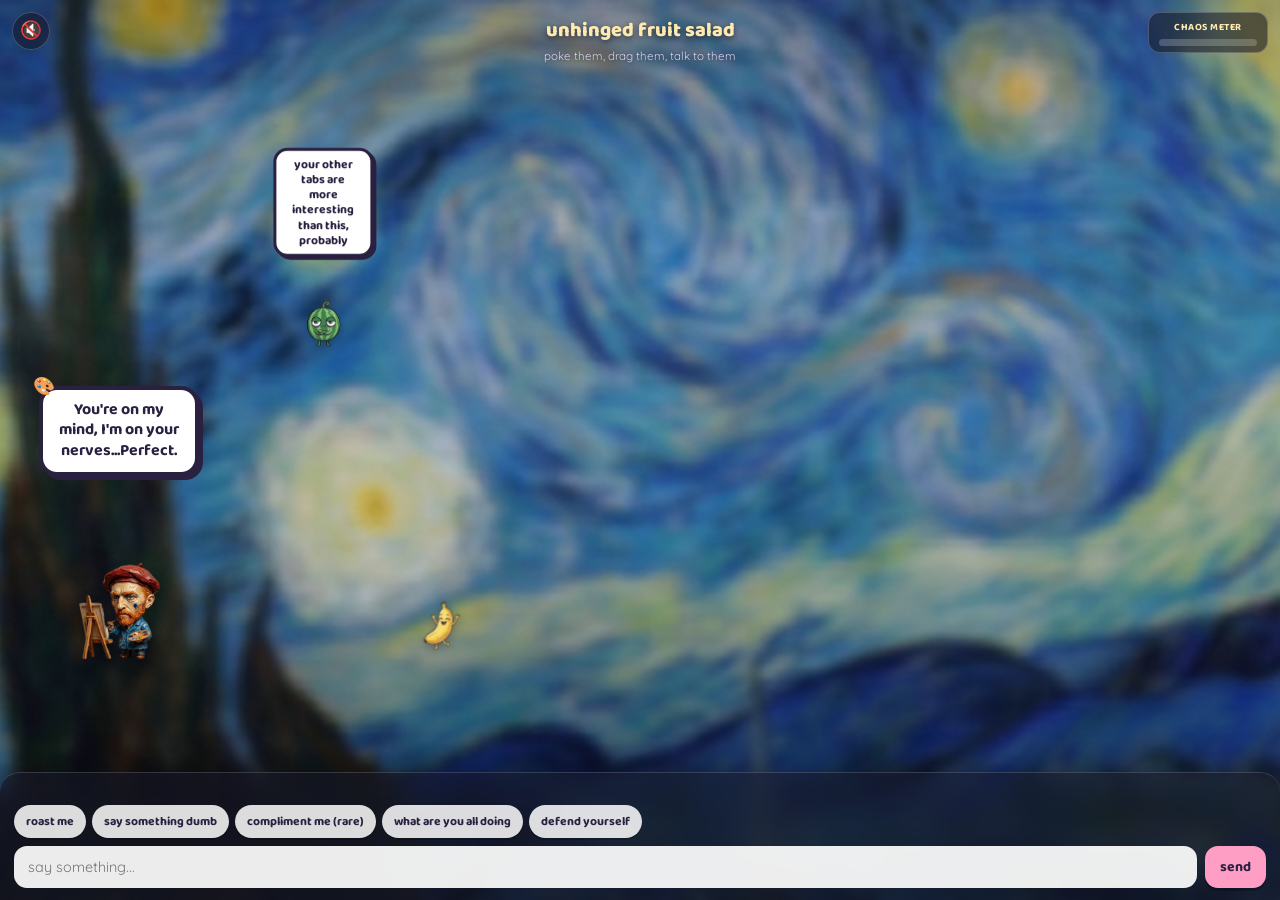
==== commit c930a986: "Fix syntax error in WELCOME_BACK_LINES array" ====
--- a/Fruit Salad/index.html
+++ b/Fruit Salad/index.html
@@ -382,8 +382,9 @@
 const WELCOME_BACK_LINES = [
   `oh it's you again, ${HER_NAME}. missed us?`,
   `back for more chaos, ${HER_NAME}?`,
-  `you're back. we did not clean up while you were gone.`
-  `Welcome back dumbass`, `Well Well Well Motherfucker (read it in Samuel L. Jackson's voice)
+  `you're back. we did not clean up while you were gone.`,
+  `Welcome back dumbass`,
+  `Well Well Well Motherfucker (read it in Samuel L. Jackson's voice)`
 ];
 
 // Fallback lines if the API call fails or isn't wired up yet. Keep these SASSY.
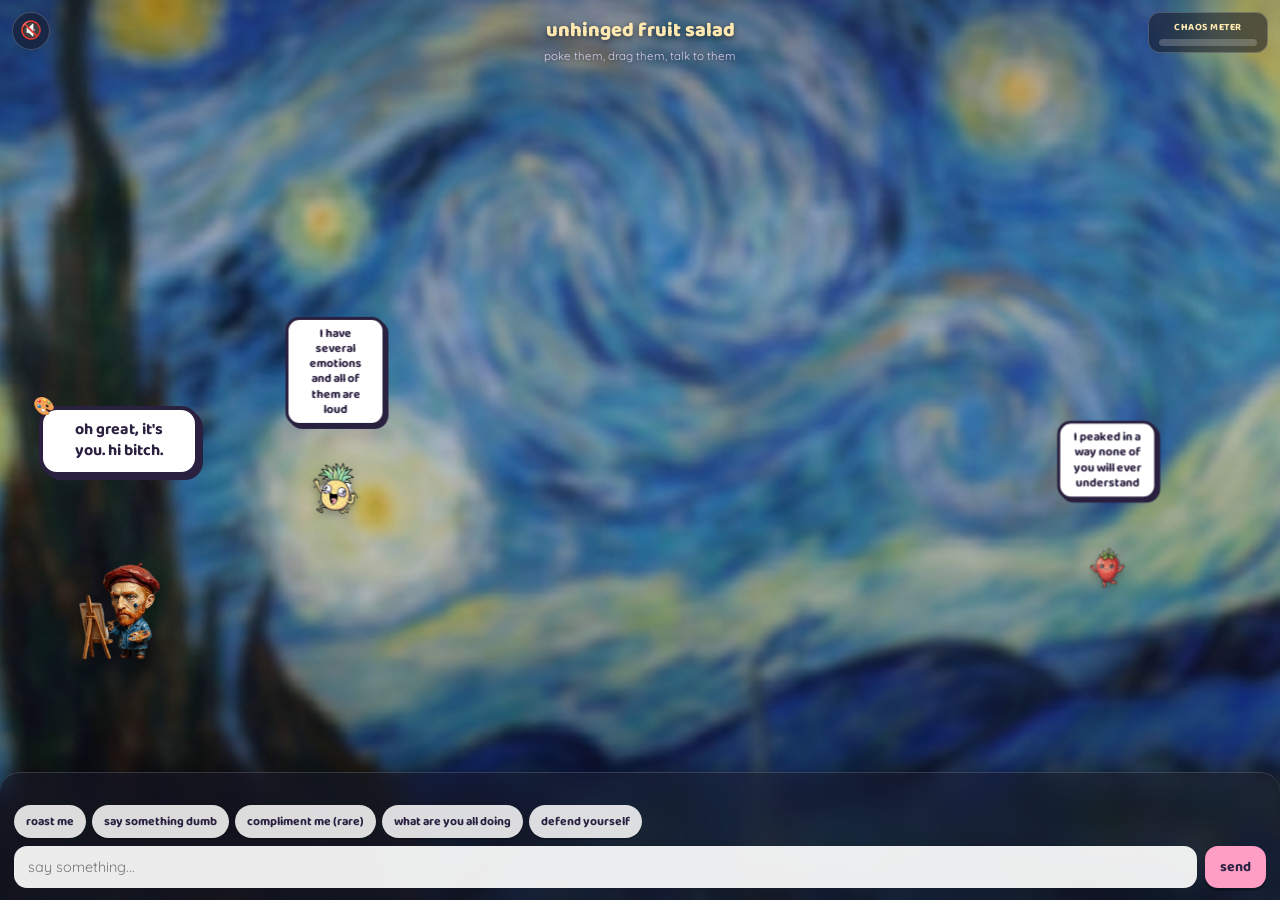
==== commit 1c89c4f4: "Adjust animation speed and interaction timings Reduced velocity and duration for animations and inte" ====
--- a/Fruit Salad/index.html
+++ b/Fruit Salad/index.html
@@ -670,8 +670,8 @@
 
     this.x = 20 + Math.random()*Math.max(1, stageW()-84);
     this.y = TOP_SAFE + Math.random()*Math.max(1, stageH()-BOTTOM_SAFE-TOP_SAFE-64);
-    this.vx = (Math.random()-0.5) * 0.6;
-    this.vy = (Math.random()-0.5) * 0.6;
+    this.vx = (Math.random()-0.5) * 0.15;
+    this.vy = (Math.random()-0.5) * 0.15;
     this.dragging = false;
     this.lastAnimAt = 0;
     this.nextDirChange = performance.now() + 1000 + Math.random()*2000;
@@ -685,7 +685,7 @@
     this.render();
   }
 
-  say(text, ms=2600){
+  say(text, ms=4500){
     this.bubble.textContent = text;
     this.bubble.classList.add('show');
     clearTimeout(this.bubbleTimer);
@@ -698,8 +698,8 @@
     this.el.classList.add('visible');
     this.x = 20 + Math.random()*Math.max(1, stageW()-84);
     this.y = TOP_SAFE + Math.random()*Math.max(1, stageH()-BOTTOM_SAFE-TOP_SAFE-64);
-    this.vx = (Math.random()-0.5) * 0.6;
-    this.vy = (Math.random()-0.5) * 0.6;
+    this.vx = (Math.random()-0.5) * 0.15;
+    this.vy = (Math.random()-0.5) * 0.15;
     this.render();
     if(Math.random() < 0.8) this.say(randomFrom(this.data.idleLines));
   }
@@ -742,8 +742,8 @@
       } else {
         this.playAnim(randomFrom(["anim-flop","anim-wobble","anim-squish"]));
         this.say(randomFrom(this.data.pokeLines));
-        this.vx = (Math.random()-0.5) * 0.6;
-        this.vy = (Math.random()-0.5) * 0.6;
+        this.vx = (Math.random()-0.5) * 0.15;
+        this.vy = (Math.random()-0.5) * 0.15;
         registerInteraction(5);
       }
     };
@@ -786,8 +786,8 @@
     if(this.dragging || !this.active) return;
 
     if(now > this.nextDirChange){
-      this.vx = (Math.random()-0.5) * 0.7;
-      this.vy = (Math.random()-0.5) * 0.7;
+      this.vx = (Math.random()-0.5) * 0.2;
+      this.vy = (Math.random()-0.5) * 0.2;
       this.nextDirChange = now + 1500 + Math.random()*2500;
     }
 
@@ -941,7 +941,7 @@
     registerInteraction(8);
   }
 
-  say(text, ms=3200){
+  say(text, ms=5000){
     this.bubble.textContent = text;
     this.bubble.classList.add('show');
     this.el.classList.add('talk');
@@ -962,7 +962,7 @@
   flinch(){
     if(this.busy || this.dragging) return;
     this.el.classList.add('flinch');
-    this.say(randomFrom(VANGOGH.flinchLines), 900);
+    this.say(randomFrom(VANGOGH.flinchLines), 1600);
     setTimeout(()=>{
       this.setPose(VANGOGH.splat);
       this.say(randomFrom(VANGOGH.splatLines));
@@ -982,7 +982,7 @@
     const targetX = clamp(this.x + (Math.random()>0.5 ? 90 : -90), 0, stageW()-this.el.offsetWidth);
     const targetY = clamp(this.y - 20, TOP_SAFE, stageH()-BOTTOM_SAFE-this.el.offsetHeight);
     const t0 = performance.now();
-    const dur = 700;
+    const dur = 1400;
     const step = (now)=>{
       const p = Math.min(1, (now-t0)/dur);
       this.x = startX + (targetX-startX)*p;
@@ -1129,8 +1129,8 @@
 
   typingEl.textContent = '';
   painter.setPose(VANGOGH.staring);
-  painter.say(reply, 3600);
-  setTimeout(()=>{ if(!painter.busy) painter.setPose(VANGOGH.painting); }, 3200);
+  painter.say(reply, 5000);
+  setTimeout(()=>{ if(!painter.busy) painter.setPose(VANGOGH.painting); }, 4600);
   addBubble('fruit', reply);
   history.push({role:'fruit', content:reply});
   saveHistory();
@@ -1159,10 +1159,10 @@
   history.forEach(m => addBubble(m.role === 'her' ? 'her' : 'fruit', m.content));
 
   if(hadHistory && history.length){
-    painter.say(randomFrom(WELCOME_BACK_LINES), 4000);
+    painter.say(randomFrom(WELCOME_BACK_LINES), 5000);
   } else {
     const greeting = randomFrom(FIRST_GREETINGS);
-    painter.say(greeting, 4000);
+    painter.say(greeting, 5000);
     history.push({role:'fruit', content:greeting});
     saveHistory();
   }
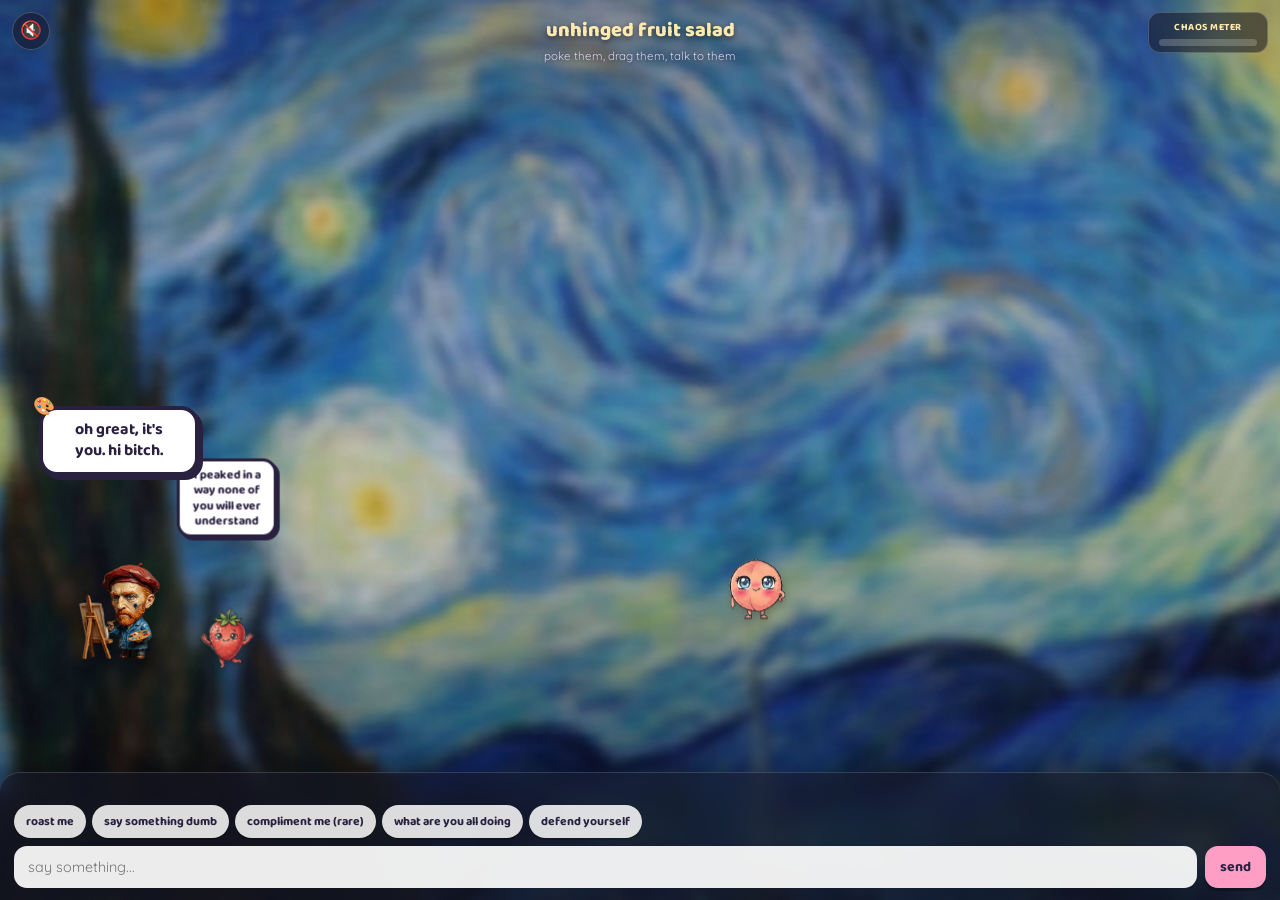
==== commit 75483832: "Update fruit position styles and class names" ====
--- a/Fruit Salad/index.html
+++ b/Fruit Salad/index.html
@@ -101,7 +101,7 @@
 
   .fruit-pos{
     position:absolute;
-    width:110px; height:110px;
+    width:170px; height:170px;
     top:0; left:0;
     will-change:transform, opacity;
     cursor:grab;
@@ -219,7 +219,7 @@
   .typing{ font-size:0.7rem; color:#D8CFF0; text-align:center; height:14px; margin-bottom:2px; }
 
   @media (max-width:420px){
-    .fruit-pos{ width:82px; height:82px; }
+    .fruit-pos{ width:128px; height:128px; }
     .vangogh-pos{ width:140px; height:180px; }
     .chatLog{ max-height:90px; }
     .quickReplies{ font-size:0.72rem; }
@@ -244,9 +244,9 @@
     -webkit-user-drag:none;
     filter:drop-shadow(0 4px 5px rgba(0,0,0,0.3));
   }
-  .vangogh-pos.bob{ animation:vgBob 3.2s ease-in-out infinite; }
+  .vg-inner.bob{ animation:vgBob 3.2s ease-in-out infinite; }
   @keyframes vgBob{ 0%,100%{ transform:translateY(0); } 50%{ transform:translateY(-4px); } }
-  .vangogh-pos.flinch{ animation:vgFlinch 0.5s ease !important; }
+  .vg-inner.flinch{ animation:vgFlinch 0.5s ease !important; }
   @keyframes vgFlinch{ 0%,100%{transform:translate(0,0) rotate(0deg);} 30%{transform:translate(-6px,-4px) rotate(-6deg);} 60%{transform:translate(5px,-2px) rotate(5deg);} }
   .vangogh-pos.talk .vg-inner{ animation:vgTalk 0.5s ease infinite; }
   @keyframes vgTalk{ 0%,100%{ transform:scale(1); } 50%{ transform:scale(1.05); } }
@@ -857,10 +857,10 @@
 class Painter{
   constructor(){
     this.el = document.createElement('div');
-    this.el.className = 'vangogh-pos bob';
+    this.el.className = 'vangogh-pos';
 
     this.inner = document.createElement('div');
-    this.inner.className = 'vg-inner';
+    this.inner.className = 'vg-inner bob';
     this.inner.style.width = '100%';
     this.inner.style.height = '100%';
 
@@ -920,9 +920,9 @@
       if(!moved){
         this.poke();
       } else {
-        this.el.classList.add('flinch');
+        this.inner.classList.add('flinch');
         this.say(randomFrom(VANGOGH.pokeLines));
-        setTimeout(()=>this.el.classList.remove('flinch'), 500);
+        setTimeout(()=>this.inner.classList.remove('flinch'), 500);
         // wherever he's dropped becomes his new home base
         this.anchorX = this.x;
         this.anchorY = this.y;
@@ -935,9 +935,9 @@
 
   poke(){
     if(this.busy) return;
-    this.el.classList.add('flinch');
+    this.inner.classList.add('flinch');
     this.say(randomFrom(VANGOGH.pokeLines));
-    setTimeout(()=>this.el.classList.remove('flinch'), 500);
+    setTimeout(()=>this.inner.classList.remove('flinch'), 500);
     registerInteraction(8);
   }
 
@@ -961,14 +961,14 @@
 
   flinch(){
     if(this.busy || this.dragging) return;
-    this.el.classList.add('flinch');
+    this.inner.classList.add('flinch');
     this.say(randomFrom(VANGOGH.flinchLines), 1600);
     setTimeout(()=>{
       this.setPose(VANGOGH.splat);
       this.say(randomFrom(VANGOGH.splatLines));
     }, 350);
     setTimeout(()=>{
-      this.el.classList.remove('flinch');
+      this.inner.classList.remove('flinch');
       this.setPose(VANGOGH.painting);
     }, 1250);
   }
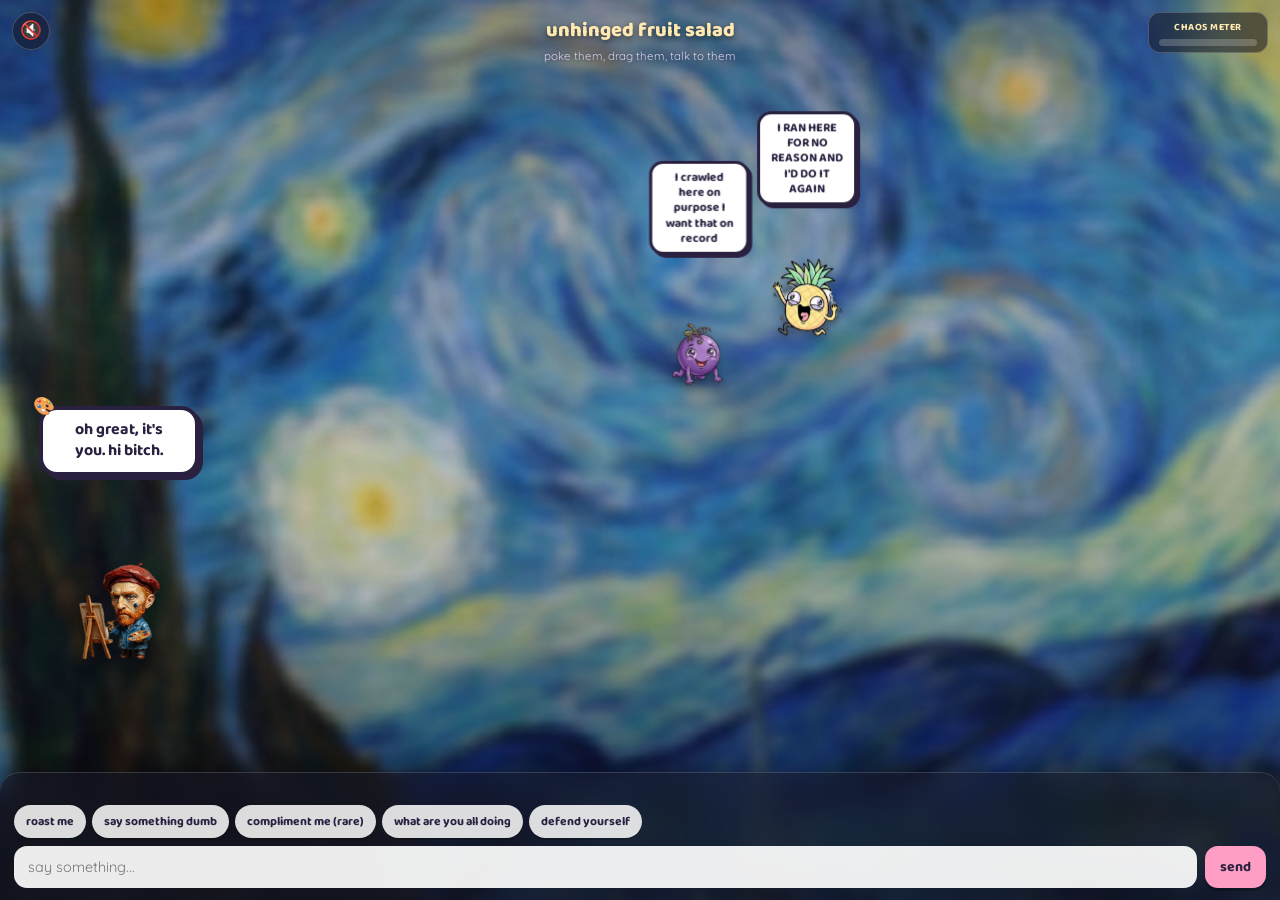
==== commit 62da64d0: "Update index.html" ====
--- a/Fruit Salad/index.html
+++ b/Fruit Salad/index.html
@@ -1117,13 +1117,15 @@
   typingEl.textContent = 'someone is typing...';
 
   let reply;
-  if(Math.random() < 0.5 && ROAST_LINES.length){
+  const useHardcoded = Math.random() < 0.3 && ROAST_LINES.length;
+  if(useHardcoded){
     reply = randomFrom(ROAST_LINES);
     await new Promise(r=>setTimeout(r, 500));
   } else {
+    const styleExamples = ROAST_LINES.join('\n- ');
     reply = await callFruitAPI(
       history.slice(-10),
-      `Respond to what ${HER_NAME} just said, in the voice of the tiny Van Gogh painter character. Your DEFAULT mode is sassy and roasting — witty, a little dramatic, artistic, teasing her rather than being sweet. One to two short sentences, address her by name sometimes, avoid the word "love".`
+      `Respond to what ${HER_NAME} just said, in the voice of the tiny Van Gogh painter character. Sassy and bitchy roasting is your ONLY mode — not a default you sometimes drop, an actual personality trait. Never be sincere, wholesome, or genuinely complimentary; if you compliment her, make it backhanded. Match the exact energy of these real examples of how you talk (don't repeat them verbatim, generate something new in that same voice):\n- ${styleExamples}\nOne to two short sentences, address her by name sometimes, avoid the word "love".`
     );
   }
 
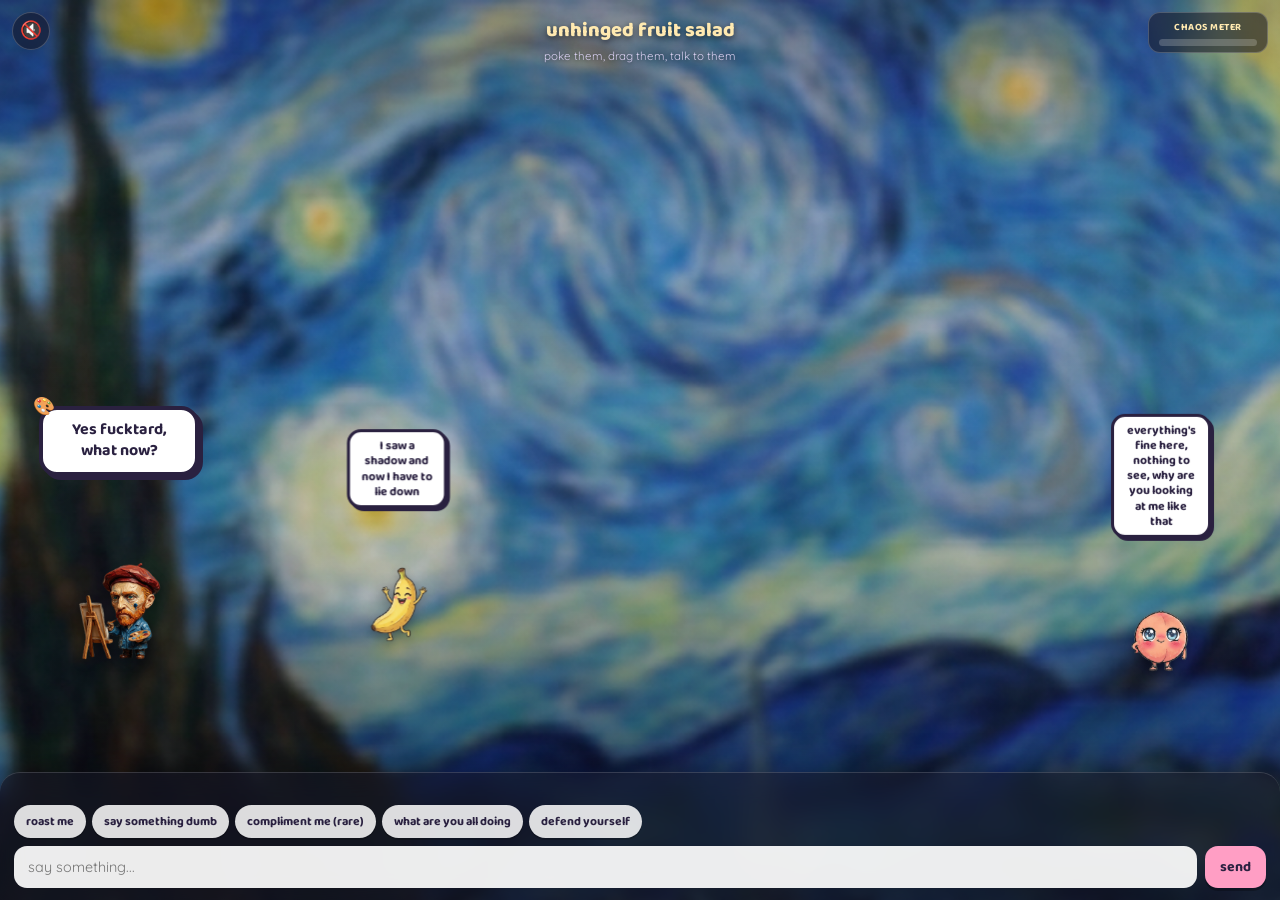
==== commit d3518478: "Flexible response length + adaptive hardcoded reply probabilities" ====
--- a/Fruit Salad/index.html
+++ b/Fruit Salad/index.html
@@ -1087,6 +1087,8 @@
 }
 
 /* ---------- AI call (proxy not built yet — falls back safely) ---------- */
+let isQuickReply = false;
+
 async function callFruitAPI(conversation, instruction){
   try{
     const res = await fetch('/api/fruit-salad', {
@@ -1117,7 +1119,9 @@
   typingEl.textContent = 'someone is typing...';
 
   let reply;
-  const useHardcoded = Math.random() < 0.3 && ROAST_LINES.length;
+  const hardcodedThreshold = isQuickReply ? 0.5 : 0.15;
+  const useHardcoded = Math.random() < hardcodedThreshold && ROAST_LINES.length;
+  isQuickReply = false;
   if(useHardcoded){
     reply = randomFrom(ROAST_LINES);
     await new Promise(r=>setTimeout(r, 500));
@@ -1150,6 +1154,7 @@
   btn.textContent = text;
   btn.addEventListener('click', ()=>{
     msgInput.value = text;
+    isQuickReply = true;
     sendMessage();
   });
   quickRepliesEl.appendChild(btn);
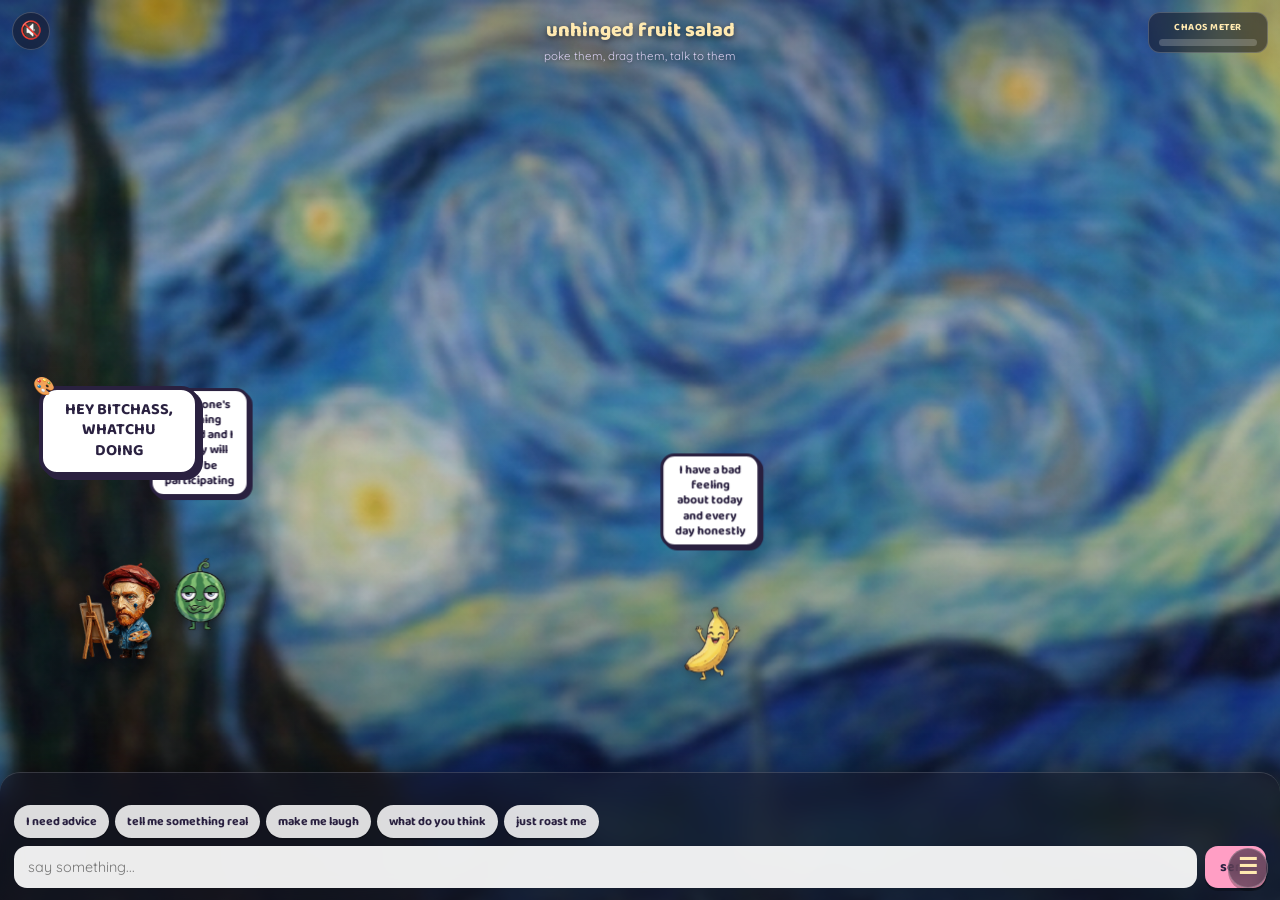
==== commit e1882c93: "Fix hamburger menu not appearing on live site index.html (served at domain root) was still the pre-s" ====
--- a/Fruit Salad/index.html
+++ b/Fruit Salad/index.html
@@ -4,341 +4,7 @@
 <meta charset="UTF-8">
 <meta name="viewport" content="width=device-width, initial-scale=1.0, maximum-scale=1.0, user-scalable=no">
 <title>unhinged fruit salad</title>
-<style>
-  @import url('https://fonts.googleapis.com/css2?family=Baloo+2:wght@500;700;800&family=Quicksand:wght@400;500;600&display=swap');
-
-  :root{
-    --cream:#FFF8EC;
-    --pink:#FF9EC4;
-    --pink-deep:#F76FA8;
-    --mint:#A8E6CE;
-    --butter:#FFE08A;
-    --lavender:#C9B6F2;
-    --plum:#2A2140;
-    --plum-soft:#B9AEDB;
-  }
-
-  *{box-sizing:border-box; -webkit-tap-highlight-color:transparent;}
-  html,body{ height:100%; overscroll-behavior:none; }
-
-  body{
-    margin:0;
-    font-family:'Quicksand', sans-serif;
-    color:#2A2140;
-    overflow:hidden;
-    position:relative;
-    background:#0b1a3a;
-  }
-
-  /* ---------- Van Gogh Starry Night background ---------- */
-  #skyBg{
-    position:fixed; inset:0; z-index:0; overflow:hidden;
-    background-image:url('assets/starry-night-bg.png');
-    background-size:cover;
-    background-position:center;
-    background-repeat:no-repeat;
-    transition:transform 0.25s ease-out;
-    will-change:transform;
-  }
-  #skyBg:after{
-    content:'';
-    position:absolute; inset:0;
-    background:linear-gradient(180deg, rgba(6,10,25,0.25) 0%, rgba(6,10,25,0.05) 30%, rgba(6,10,25,0.15) 70%, rgba(6,10,25,0.45) 100%);
-  }
-  .swirl{
-    position:absolute;
-    border-radius:50%;
-    background:conic-gradient(from 90deg, rgba(140,180,255,0.28), rgba(30,50,110,0) 22%, rgba(255,224,138,0.16) 42%, rgba(30,50,110,0) 62%, rgba(140,180,255,0.22) 80%, rgba(30,50,110,0) 100%);
-    filter:blur(3px);
-    animation:rotateSlow 100s linear infinite;
-    opacity:0.85;
-  }
-  .swirl.s1{ width:1100px; height:1100px; top:-380px; left:-320px; }
-  .swirl.s2{ width:800px; height:800px; top:20%; right:-260px; animation-duration:130s; animation-direction:reverse; }
-  .swirl.s3{ width:620px; height:620px; bottom:-220px; left:15%; animation-duration:150s; }
-  @keyframes rotateSlow{ from{transform:rotate(0deg);} to{transform:rotate(360deg);} }
-
-  .cypress{
-    position:absolute; left:4%; bottom:0; width:11%; height:62%;
-    background:linear-gradient(180deg, #0a1530, #060c1e);
-    clip-path:polygon(50% 0%, 62% 8%, 48% 14%, 66% 22%, 45% 28%, 68% 36%, 50% 42%, 70% 50%, 48% 58%, 65% 66%, 52% 74%, 60% 100%, 40% 100%, 48% 74%, 35% 66%, 52% 58%, 30% 50%, 50% 42%, 32% 36%, 55% 28%, 34% 22%, 52% 14%, 38% 8%);
-    filter:blur(0.5px);
-    opacity:0.9;
-  }
-
-  .star{ position:absolute; border-radius:50%; background:#FFF3C4; box-shadow:0 0 8px 2px rgba(255,224,138,0.8); animation:twinkle 3s ease-in-out infinite; }
-  @keyframes twinkle{ 0%,100%{opacity:0.3;} 50%{opacity:1;} }
-
-  /* ---------- header ---------- */
-  .headerBar{
-    position:fixed; top:0; left:0; right:0; z-index:4;
-    padding:14px 16px 8px;
-    text-align:center;
-    pointer-events:none;
-  }
-  h1{
-    font-family:'Baloo 2', sans-serif;
-    font-size:1.25rem;
-    font-weight:800;
-    margin:0;
-    color:#FFE9B0;
-    text-shadow:0 2px 6px rgba(0,0,0,0.6);
-  }
-  .subtitle{
-    font-size:0.72rem;
-    color:#D8CFF0;
-    margin:2px 0 0;
-    text-shadow:0 1px 4px rgba(0,0,0,0.5);
-  }
-
-  /* ---------- stage (full screen) ---------- */
-  .stage{
-    position:fixed;
-    inset:0;
-    z-index:1;
-    touch-action:none;
-  }
-
-  .fruit-pos{
-    position:absolute;
-    width:170px; height:170px;
-    top:0; left:0;
-    will-change:transform, opacity;
-    cursor:grab;
-    z-index:2;
-    opacity:0;
-    transition:opacity 0.5s ease;
-  }
-  .fruit-pos.visible{ opacity:1; }
-  .fruit-pos.dragging{ cursor:grabbing; z-index:5; }
-
-  .fruit-actor{
-    width:100%; height:100%;
-    transform-origin:center bottom;
-    pointer-events:none;
-    user-select:none;
-    -webkit-user-drag:none;
-  }
-  .fruit-actor img{
-    width:100%; height:100%;
-    object-fit:contain;
-    display:block;
-    filter:drop-shadow(0 4px 4px rgba(0,0,0,0.25));
-  }
-
-  /* action animation library */
-  .anim-squish{ animation:aSquish 0.7s ease !important; }
-  @keyframes aSquish{ 0%{transform:scale(1,1);} 30%{transform:scale(1.25,0.6) rotate(-2deg);} 55%{transform:scale(0.85,1.2) rotate(2deg);} 100%{transform:scale(1,1);} }
-
-  .anim-wobble{ animation:aWobble 0.9s ease !important; }
-  @keyframes aWobble{ 0%,100%{transform:rotate(0deg);} 25%{transform:rotate(-14deg);} 60%{transform:rotate(10deg);} 80%{transform:rotate(-4deg);} }
-
-  .anim-flop{ animation:aFlop 1s ease !important; }
-  @keyframes aFlop{ 0%{transform:rotate(0deg) translateY(0);} 40%,70%{transform:rotate(80deg) translateY(14px) scaleY(0.7);} 100%{transform:rotate(0deg) translateY(0);} }
-
-  .anim-faint{ animation:aFaint 1.1s ease !important; }
-  @keyframes aFaint{ 0%{transform:rotate(0deg) translateY(0);} 45%,70%{transform:rotate(-20deg) translateY(10px);} 100%{transform:rotate(0deg) translateY(0);} }
-
-  .anim-spin{ animation:aSpin 0.8s cubic-bezier(.3,0,.4,1) !important; }
-  @keyframes aSpin{ 0%{transform:rotate(0deg);} 85%{transform:rotate(760deg);} 100%{transform:rotate(730deg);} }
-
-  .anim-flex{ animation:aFlex 0.7s ease !important; }
-  @keyframes aFlex{ 0%,100%{transform:scale(1);} 50%{transform:scale(1.22);} }
-
-  .anim-sway{ animation:aSway 1.4s ease-in-out !important; }
-  @keyframes aSway{ 0%,100%{transform:rotate(0deg);} 25%{transform:rotate(-16deg);} 50%{transform:rotate(0deg);} 75%{transform:rotate(16deg);} }
-
-  .anim-dip{ animation:aDip 1.5s ease !important; }
-  @keyframes aDip{ 0%{transform:rotate(0deg) translateY(0);} 30%{transform:rotate(-10deg) translateY(-8px);} 55%{transform:rotate(8deg) translateY(8px);} 100%{transform:rotate(0deg) translateY(0);} }
-
-  .anim-robot{ animation:aRobot 1.2s steps(6) !important; }
-  @keyframes aRobot{ 0%{transform:translateX(0) rotate(0deg);} 20%{transform:translateX(-8px) rotate(-4deg);} 40%{transform:translateX(8px) rotate(4deg);} 60%{transform:translateX(-6px) rotate(-3deg);} 80%{transform:translateX(6px) rotate(3deg);} 100%{transform:translateX(0) rotate(0deg);} }
-
-  .anim-worm{ animation:aWorm 1s ease !important; }
-  @keyframes aWorm{ 0%{transform:scaleX(1) translateY(0);} 40%,70%{transform:scaleX(1.3) translateY(8px) scaleY(0.75);} 100%{transform:scaleX(1) translateY(0);} }
-
-  .anim-buildup{ animation:aBuildup 1.6s ease !important; }
-  @keyframes aBuildup{ 0%,100%{transform:scale(1) rotate(0deg);} 40%{transform:scale(1);} 60%{transform:scale(1.08);} 80%{transform:scale(1) rotate(360deg);} }
-
-  .anim-sad{ animation:aSad 2s ease-in-out !important; }
-  @keyframes aSad{ 0%,100%{transform:rotate(0deg) translateY(0);} 50%{transform:rotate(6deg) translateY(6px);} }
-
-  .anim-glitch{ animation:aGlitch 0.5s steps(2,end) !important; }
-  @keyframes aGlitch{ 0%{transform:translate(0,0) rotate(0deg);} 25%{transform:translate(-4px,2px) rotate(-3deg);} 50%{transform:translate(4px,-2px) rotate(3deg);} 75%{transform:translate(-3px,0) rotate(-2deg);} 100%{transform:translate(0,0) rotate(0deg);} }
-
-  .anim-lean{ animation:aLean 1s ease !important; }
-  @keyframes aLean{ 0%,100%{transform:scale(1) translateY(0);} 50%{transform:scale(1.15) translateY(-6px);} }
-
-  .anim-panic{ animation:aPanic 0.6s ease !important; }
-  @keyframes aPanic{ 0%,100%{transform:translate(0,0) rotate(0deg) scale(1);} 20%{transform:translate(-10px,-8px) rotate(-10deg) scale(1.1);} 40%{transform:translate(10px,-4px) rotate(10deg) scale(1.1);} 60%{transform:translate(-6px,-6px) rotate(-6deg);} 80%{transform:translate(4px,0) rotate(4deg);} }
-
-  .anim-victory{ animation:aVictory 1.3s ease !important; }
-  @keyframes aVictory{ 0%{transform:translate(0,0) rotate(0deg);} 25%{transform:translate(40px,-16px) rotate(90deg);} 50%{transform:translate(0,-24px) rotate(180deg);} 75%{transform:translate(-40px,-16px) rotate(270deg);} 100%{transform:translate(0,0) rotate(360deg);} }
-
-  .anim-poke{ animation:aPoke 0.4s ease !important; }
-  @keyframes aPoke{ 0%,100%{transform:scale(1) rotate(0deg);} 40%{transform:scale(0.8,1.2) rotate(-8deg);} 70%{transform:scale(1.1,0.9) rotate(6deg);} }
-
-  /* ---------- chat (fixed bottom drawer) ---------- */
-  .chatPanel{
-    position:fixed; left:0; right:0; bottom:0; z-index:4;
-    background:rgba(20,20,35,0.55);
-    backdrop-filter:blur(14px);
-    -webkit-backdrop-filter:blur(14px);
-    border-top:1px solid rgba(255,255,255,0.15);
-    border-radius:20px 20px 0 0;
-    padding:10px 14px calc(12px + env(safe-area-inset-bottom));
-    box-shadow:0 -6px 30px rgba(0,0,0,0.35);
-  }
-  .chatLog{
-    max-height:110px;
-    overflow-y:auto;
-    display:flex; flex-direction:column; gap:6px;
-    padding-right:4px;
-    margin-bottom:6px;
-  }
-  .chatLog::-webkit-scrollbar{ width:6px; }
-  .chatLog::-webkit-scrollbar-thumb{ background:var(--lavender); border-radius:10px; }
-
-  .bubble{ max-width:78%; padding:7px 12px; border-radius:15px; font-size:0.83rem; line-height:1.3; }
-  .bubble.her{ align-self:flex-end; background:var(--lavender); border-bottom-right-radius:4px; color:#2A2140; }
-  .bubble.fruit{ align-self:flex-start; background:var(--mint); border-bottom-left-radius:4px; font-family:'Baloo 2', sans-serif; font-weight:600; color:#1c3a2c; }
-
-  .inputRow{ display:flex; gap:8px; }
-  input[type=text]{
-    flex:1; font-family:'Quicksand', sans-serif; font-size:0.9rem;
-    padding:11px 14px; border-radius:13px; border:none; outline:none; background:rgba(255,255,255,0.92);
-  }
-
-  button{
-    font-family:'Baloo 2', sans-serif; font-weight:700; font-size:0.88rem;
-    border:none; border-radius:13px; padding:10px 15px; cursor:pointer;
-    color:var(--plum); background:var(--pink); box-shadow:0 3px 0 rgba(0,0,0,0.25);
-  }
-  button:active{ transform:translateY(2px); box-shadow:0 1px 0 rgba(0,0,0,0.25); }
-
-  .typing{ font-size:0.7rem; color:#D8CFF0; text-align:center; height:14px; margin-bottom:2px; }
-
-  @media (max-width:420px){
-    .fruit-pos{ width:128px; height:128px; }
-    .vangogh-pos{ width:140px; height:180px; }
-    .chatLog{ max-height:90px; }
-    .quickReplies{ font-size:0.72rem; }
-  }
-
-  /* ---------- van gogh ---------- */
-  .vangogh-pos{
-    position:absolute;
-    width:190px; height:244px;
-    z-index:3;
-    pointer-events:auto;
-    cursor:grab;
-    will-change:transform;
-  }
-  .vangogh-pos.dragging{ cursor:grabbing; z-index:5; }
-  .vangogh-pos img{
-    width:100%; height:100%;
-    object-fit:contain;
-    display:block;
-    pointer-events:none;
-    user-select:none;
-    -webkit-user-drag:none;
-    filter:drop-shadow(0 4px 5px rgba(0,0,0,0.3));
-  }
-  .vg-inner.bob{ animation:vgBob 3.2s ease-in-out infinite; }
-  @keyframes vgBob{ 0%,100%{ transform:translateY(0); } 50%{ transform:translateY(-4px); } }
-  .vg-inner.flinch{ animation:vgFlinch 0.5s ease !important; }
-  @keyframes vgFlinch{ 0%,100%{transform:translate(0,0) rotate(0deg);} 30%{transform:translate(-6px,-4px) rotate(-6deg);} 60%{transform:translate(5px,-2px) rotate(5deg);} }
-  .vangogh-pos.talk .vg-inner{ animation:vgTalk 0.5s ease infinite; }
-  @keyframes vgTalk{ 0%,100%{ transform:scale(1); } 50%{ transform:scale(1.05); } }
-
-  .vg-bubble{
-    position:absolute;
-    bottom:100%; left:50%; transform:translateX(-50%);
-    margin-bottom:12px;
-    min-width:160px; max-width:260px;
-    background:#fff; border:4px solid var(--plum); border-radius:18px;
-    padding:10px 16px;
-    font-family:'Baloo 2', sans-serif; font-weight:700; font-size:1rem; line-height:1.3;
-    text-align:center;
-    box-shadow:4px 4px 0 var(--plum);
-    opacity:0; pointer-events:none;
-    transition:opacity 0.3s ease, transform 0.3s ease;
-    z-index:7;
-  }
-  .vg-bubble.show{ opacity:1; }
-  .vg-bubble:after{
-    content:'🎨';
-    position:absolute; top:-14px; left:-10px;
-    font-size:1.1rem;
-  }
-
-  /* per-fruit speech bubble */
-  .fruit-bubble{
-    position:absolute;
-    bottom:100%; left:50%; transform:translateX(-50%);
-    margin-bottom:8px;
-    min-width:100px; max-width:170px;
-    background:#fff; border:3px solid var(--plum); border-radius:14px;
-    padding:6px 11px;
-    font-family:'Baloo 2', sans-serif; font-weight:700; font-size:0.76rem; line-height:1.25;
-    text-align:center;
-    box-shadow:3px 3px 0 var(--plum);
-    opacity:0; pointer-events:none;
-    transition:opacity 0.25s ease;
-    z-index:6;
-    white-space:normal;
-  }
-  .fruit-bubble.show{ opacity:1; }
-
-  /* ---------- top-corner UI ---------- */
-  #soundToggle{
-    position:fixed; top:12px; left:12px; z-index:8;
-    width:38px; height:38px; border-radius:50%;
-    display:flex; align-items:center; justify-content:center;
-    background:rgba(20,20,35,0.55); backdrop-filter:blur(8px);
-    border:1px solid rgba(255,255,255,0.2);
-    color:#FFE9B0; font-size:1.1rem; cursor:pointer;
-    box-shadow:none; padding:0;
-  }
-  #soundToggle:active{ transform:none; box-shadow:none; }
-
-  #chaosMeterWrap{
-    position:fixed; top:12px; right:12px; z-index:8;
-    background:rgba(20,20,35,0.55); backdrop-filter:blur(8px);
-    border:1px solid rgba(255,255,255,0.2);
-    border-radius:12px;
-    padding:6px 10px;
-    width:120px;
-  }
-  #chaosLabel{
-    font-family:'Baloo 2', sans-serif; font-size:0.62rem; font-weight:700;
-    color:#FFE9B0; letter-spacing:0.05em; margin-bottom:4px; text-align:center;
-  }
-  #chaosBarTrack{
-    height:7px; border-radius:6px; background:rgba(255,255,255,0.2); overflow:hidden;
-  }
-  #chaosBarFill{
-    height:100%; width:0%; border-radius:6px;
-    background:linear-gradient(90deg, var(--mint), var(--butter), var(--pink));
-    transition:width 0.4s ease;
-  }
-
-  /* ---------- quick replies ---------- */
-  .quickReplies{
-    display:flex; gap:6px; overflow-x:auto; padding-bottom:6px; margin-bottom:2px;
-    scrollbar-width:none;
-  }
-  .quickReplies::-webkit-scrollbar{ display:none; }
-  .qr-btn{
-    flex:0 0 auto;
-    font-family:'Baloo 2', sans-serif; font-weight:700; font-size:0.76rem;
-    padding:7px 12px; border-radius:20px; border:none; cursor:pointer;
-    background:rgba(255,255,255,0.85); color:var(--plum);
-    box-shadow:0 2px 0 rgba(0,0,0,0.2);
-    white-space:nowrap;
-  }
-  .qr-btn:active{ transform:translateY(1px); box-shadow:0 1px 0 rgba(0,0,0,0.2); }
-</style>
+<link rel="stylesheet" href="shared.css">
 </head>
 <body>
 
@@ -367,16 +33,31 @@
   </div>
 </div>
 
+<!-- Check-in modal -->
+<div id="checkInModal" class="modal-overlay">
+  <div class="modal-box">
+    <button class="modal-close" id="modalClose" title="close">&times;</button>
+    <h3 class="modal-title">hey, how are you doing?</h3>
+    <div class="modal-options">
+      <button class="modal-btn reply" id="modalReplyOkay">I'm okay</button>
+      <button class="modal-btn reply" id="modalReplyNotGreat">not great, honestly</button>
+      <a href="rant.html" class="modal-btn rant">I need to rant</a>
+      <button class="modal-btn dismiss" id="modalDismiss">I'm good</button>
+    </div>
+  </div>
+</div>
+
+<script src="shared.js"></script>
 <script>
 /* =====================================================================
-   PERSONAL CONTENT — fill in / adjust as you like.
+   HOME MODE — Empathetic, intent-reading Van Gogh
    ===================================================================== */
 const HER_NAME = "Rhiannon";
+const PAGE_MODE = "home";
 
 const FIRST_GREETINGS = [
   "Hey dumbass, what's up?",
   "oh great, it's you. hi bitch.", "HEY BITCHASS, WHATCHU DOING", "heyyyy pineapple, you should smile sometime:)", "Yes fucktard, what now?", "I call you dumbass a lot, Don't let that forget you have a cute one too", "You're on my mind, I'm on your nerves...Perfect."
-  // 👉 add as many greetings as you want, one gets picked at random
 ];
 
 const WELCOME_BACK_LINES = [
@@ -387,7 +68,6 @@
   `Well Well Well Motherfucker (read it in Samuel L. Jackson's voice)`
 ];
 
-// Fallback lines if the API call fails or isn't wired up yet. Keep these SASSY.
 const FALLBACK_LINES = [
   `my brain isn't loading but the sass generator never goes down, ${HER_NAME}.`,
   `system's down, ${HER_NAME}, but I still have opinions about your choices.`,
@@ -395,133 +75,16 @@
   `bold of you to expect a real answer right now.`
 ];
 
-// The easter egg that unlocks after enough pokes. Edit freely.
 const EASTER_EGG_THRESHOLD = 7;
 const EASTER_EGG_MESSAGE = `okay ${HER_NAME}, we see you. that's ${EASTER_EGG_THRESHOLD} pokes. we're not mad, we're just... noting it.`;
 
-/* =====================================================================
-   THE CAST — each fruit has its own personality: which actions it favors,
-   what it says when poked, and its base vibe.
-   ===================================================================== */
-const ANIMS = ["anim-squish","anim-wobble","anim-flop","anim-faint","anim-spin","anim-flex",
-  "anim-sway","anim-dip","anim-robot","anim-worm","anim-buildup","anim-sad","anim-glitch",
-  "anim-lean","anim-panic","anim-victory"];
-
-const CAST = [
-  {
-    id:"pineapple", img:"assets/pineapple.png",
-    weightedActions:["anim-spin","anim-victory","anim-panic","anim-buildup","anim-glitch"],
-    idleLines:[
-      "I RAN HERE FOR NO REASON AND I'D DO IT AGAIN",
-      "I have several emotions and all of them are loud",
-      "spiky on the outside, spiky on the inside too actually",
-      "not to be dramatic but I could destroy you in an argument",
-      "I run this fruit bowl and everyone knows it"
-    ],
-    pokeLines:["WHO TOUCHED ME", "okay but why does that feel nice actually", "I'm calling my lawyer (I don't have one)", "bold move for someone who can't even peel me"]
-  },
-  {
-    id:"melon", img:"assets/melon.png",
-    weightedActions:["anim-sad","anim-lean","anim-flop","anim-sway"],
-    idleLines:[
-      "I've seen things",
-      "everyone's running around and I simply will not be participating",
-      "I'm not tired, I'm just built like this",
-      "your other tabs are more interesting than this, probably",
-      "I'd roast you but I don't want to exert myself"
-    ],
-    pokeLines:["...why", "I felt that in my rind", "was that necessary", "you have the attention span of a goldfish and it shows"]
-  },
-  {
-    id:"peach", img:"assets/peach.png",
-    weightedActions:["anim-dip","anim-buildup","anim-lean","anim-victory"],
-    idleLines:[
-      "everything's fine here, nothing to see, why are you looking at me like that",
-      "I would never do anything wrong :)",
-      `I think about you and then I think about other things too, mostly you though`,
-      "I'm sweet until you disappoint me, then it's over",
-      "cute exterior, unhinged interior, learn the difference"
-    ],
-    pokeLines:["oh?? okay??", "you can't just touch a peach and expect nothing to happen", "hehe. hehehe. anyway.", "I'll allow it this once"]
-  },
-  {
-    id:"banana", img:"assets/banana.png",
-    weightedActions:["anim-panic","anim-glitch","anim-wobble","anim-faint"],
-    idleLines:[
-      "IS THIS NORMAL. IS THIS A NORMAL AMOUNT OF EXISTING",
-      "I saw a shadow and now I have to lie down",
-      "everything is fine I am simply vibrating",
-      "I have a bad feeling about today and every day honestly",
-      "someone check on me. no reason. just do it"
-    ],
-    pokeLines:["AH — okay — hi — sorry — hi", "my heart cannot take this", "I need a minute. several minutes.", "was THAT called for??"]
-  },
-  {
-    id:"strawberry", img:"assets/strawberry.png",
-    weightedActions:["anim-squish","anim-spin","anim-panic","anim-flex"],
-    idleLines:[
-      "I could take any of these fruits in a fight and I will not be explaining why I think that",
-      "small but I contain multitudes (rage, mostly)",
-      "who's talking. was someone talking. I'll fight them too",
-      "I peaked in a way none of you will ever understand",
-      "say something. I dare you. I'm BEGGING you"
-    ],
-    pokeLines:["EXCUSE ME", "wanna go?? WANNA GO??", "okay that one was kind of fair", "you just unlocked beef with me, congrats"]
-  },
-  {
-    id:"grape", img:"assets/grape.png",
-    weightedActions:["anim-worm","anim-glitch","anim-robot","anim-panic","anim-spin"],
-    idleLines:[
-      "AAAAAA no reason just felt like screaming",
-      "I crawled here on purpose I want that on record",
-      "no thoughts just vibes and also mild chaos",
-      "I don't have a personality I just have volume",
-      "someone's about to get roasted and it might be you"
-    ],
-    pokeLines:["AAAAA", "again. do it again.", "*incomprehensible screaming*", "I felt that in my whole vine"]
-  }
+const QUICK_REPLIES = [
+  "I need advice",
+  "tell me something real",
+  "make me laugh",
+  "what do you think",
+  "just roast me"
 ];
-
-const ROAST_LINES = [
-  `you're a mess but you're OUR mess, ${HER_NAME}.`,
-  "absolute menace behavior, ten out of ten, no notes.",
-  `honestly ${HER_NAME}, bold of you to show up expecting kindness.`,
-  "we love you but we are legally required to roast you first."
-  // 👉 add more of your real inside-joke / roast lines here
-];
-
-// Preset quick-reply buttons shown above the chat input.
-const QUICK_REPLIES = [
-  "roast me",
-  "say something dumb",
-  "compliment me (rare)",
-  "what are you all doing",
-  "defend yourself"
-];
-
-/* ---------- Van Gogh: the resident painter ---------- */
-const VANGOGH = {
-  painting: "assets/vangogh-painting.png",
-  staring: "assets/vangogh-staring.png",
-  splat: "assets/vangogh-splat.png",
-  beret: "assets/vangogh-beret.png",
-  idleLines:[
-    "this brush is being difficult with me today",
-    "I mixed a color that should not exist and now I must live with that",
-    "*stares at the sky for an uncomfortably long time*",
-    "the light is doing something and I must capture it immediately",
-    "I have never once painted something normal and I don't plan to start",
-    "art is suffering and also occasionally paint on my face"
-  ],
-  flinchLines:[
-    "I heard that and I did not appreciate it",
-    "the chaos is affecting my art, please be aware of that",
-    "hm. yes. anyway."
-  ],
-  splatLines:["THE PAINT. WHY IS IT ON ME. IT SHOULD BE ON THE CANVAS.", "this happens more than I'd like to admit"],
-  beretLines:["NOT AGAIN", "come BACK here", "one day I will own a hat that stays on my head"],
-  pokeLines:["do NOT touch the artist", "I am WORKING", "the muse does not appreciate that, actually", "fine. FINE. I'll allow it.", "excuse you, I am creating something", "you again. of course."]
-};
 
 /* ===================================================================== */
 
@@ -532,10 +95,6 @@
 const typingEl = document.getElementById('typingIndicator');
 
 let history = [];
-
-function randomFrom(arr){ return arr[Math.floor(Math.random()*arr.length)]; }
-
-/* ---------- interaction tracking: chaos meter + easter egg ---------- */
 let totalPokes = 0;
 let chaosLevel = 0;
 const chaosFill = document.getElementById('chaosBarFill');
@@ -581,60 +140,15 @@
   });
 }
 
-/* ---------- ambient sound (Web Audio, no external files) ---------- */
-let audioCtx = null;
-let ambientNodes = null;
-let soundOn = false;
+/* ---------- sound ---------- */
 const soundBtn = document.getElementById('soundToggle');
-
-function startAmbient(){
-  if(!audioCtx) audioCtx = new (window.AudioContext || window.webkitAudioContext)();
-  const now = audioCtx.currentTime;
-  const master = audioCtx.createGain();
-  master.gain.value = 0.05;
-  master.connect(audioCtx.destination);
-
-  const osc1 = audioCtx.createOscillator();
-  osc1.type = 'sine'; osc1.frequency.value = 110;
-  const osc2 = audioCtx.createOscillator();
-  osc2.type = 'sine'; osc2.frequency.value = 164.8;
-  const lfo = audioCtx.createOscillator();
-  lfo.type = 'sine'; lfo.frequency.value = 0.08;
-  const lfoGain = audioCtx.createGain();
-  lfoGain.gain.value = 0.02;
-  lfo.connect(lfoGain); lfoGain.connect(master.gain);
-
-  osc1.connect(master); osc2.connect(master);
-  osc1.start(); osc2.start(); lfo.start();
-  ambientNodes = { osc1, osc2, lfo, master };
-}
-
-function stopAmbient(){
-  if(!ambientNodes) return;
-  Object.values(ambientNodes).forEach(n => { try{ n.stop && n.stop(); n.disconnect(); }catch(e){} });
-  ambientNodes = null;
-}
-
-function playPokeSound(){
-  if(!soundOn || !audioCtx) return;
-  const osc = audioCtx.createOscillator();
-  const gain = audioCtx.createGain();
-  osc.type = 'triangle';
-  osc.frequency.value = 300 + Math.random()*200;
-  gain.gain.value = 0.06;
-  osc.connect(gain); gain.connect(audioCtx.destination);
-  osc.start();
-  gain.gain.exponentialRampToValueAtTime(0.001, audioCtx.currentTime + 0.15);
-  osc.stop(audioCtx.currentTime + 0.16);
-}
-
 soundBtn.addEventListener('click', ()=>{
   soundOn = !soundOn;
   soundBtn.textContent = soundOn ? '🔊' : '🔇';
   if(soundOn) startAmbient(); else stopAmbient();
 });
 
-/* ---------- subtle parallax on mouse move ---------- */
+/* ---------- parallax ---------- */
 const skyBgEl = document.getElementById('skyBg');
 document.addEventListener('pointermove', (e)=>{
   const px = (e.clientX / window.innerWidth - 0.5) * 2;
@@ -642,182 +156,16 @@
   skyBgEl.style.transform = `translate(${px*-10}px, ${py*-8}px) scale(1.03)`;
 });
 
-/* ---------- build fruit entities ---------- */
+/* ---------- stage setup ---------- */
+const TOP_SAFE = 76;
+const BOTTOM_SAFE = 168;
 const stageW = ()=>stage.clientWidth;
 const stageH = ()=>stage.clientHeight;
-const TOP_SAFE = 76;
-const BOTTOM_SAFE = 168;
-
-class Fruit{
-  constructor(data, index){
-    this.data = data;
-    this.el = document.createElement('div');
-    this.el.className = 'fruit-pos';
-    this.actor = document.createElement('div');
-    this.actor.className = 'fruit-actor';
-    const img = document.createElement('img');
-    img.src = data.img;
-    img.draggable = false;
-    this.actor.appendChild(img);
-    this.el.appendChild(this.actor);
-
-    this.bubble = document.createElement('div');
-    this.bubble.className = 'fruit-bubble';
-    this.el.appendChild(this.bubble);
-    this.bubbleTimer = null;
-
-    stage.appendChild(this.el);
-
-    this.x = 20 + Math.random()*Math.max(1, stageW()-84);
-    this.y = TOP_SAFE + Math.random()*Math.max(1, stageH()-BOTTOM_SAFE-TOP_SAFE-64);
-    this.vx = (Math.random()-0.5) * 0.15;
-    this.vy = (Math.random()-0.5) * 0.15;
-    this.dragging = false;
-    this.lastAnimAt = 0;
-    this.nextDirChange = performance.now() + 1000 + Math.random()*2000;
-    this.nextIdleBeat = performance.now() + 3000 + Math.random()*4000;
-
-    // rotating cast state — starts hidden/inactive; scheduler brings it onstage
-    this.active = false;
-    this.el.style.pointerEvents = 'none';
-
-    this.bindEvents();
-    this.render();
-  }
-
-  say(text, ms=4500){
-    this.bubble.textContent = text;
-    this.bubble.classList.add('show');
-    clearTimeout(this.bubbleTimer);
-    this.bubbleTimer = setTimeout(()=>{ this.bubble.classList.remove('show'); }, ms);
-  }
-
-  enter(){
-    this.active = true;
-    this.el.style.pointerEvents = 'auto';
-    this.el.classList.add('visible');
-    this.x = 20 + Math.random()*Math.max(1, stageW()-84);
-    this.y = TOP_SAFE + Math.random()*Math.max(1, stageH()-BOTTOM_SAFE-TOP_SAFE-64);
-    this.vx = (Math.random()-0.5) * 0.15;
-    this.vy = (Math.random()-0.5) * 0.15;
-    this.render();
-    if(Math.random() < 0.8) this.say(randomFrom(this.data.idleLines));
-  }
-
-  exit(){
-    this.active = false;
-    this.el.style.pointerEvents = 'none';
-    this.el.classList.remove('visible');
-  }
-
-  bindEvents(){
-    let downX=0, downY=0, moved=false, offsetX=0, offsetY=0;
-
-    this.el.addEventListener('pointerdown', (e)=>{
-      this.el.setPointerCapture(e.pointerId);
-      this.dragging = true;
-      moved = false;
-      this.el.classList.add('dragging');
-      const rect = stage.getBoundingClientRect();
-      downX = e.clientX; downY = e.clientY;
-      offsetX = e.clientX - rect.left - this.x;
-      offsetY = e.clientY - rect.top - this.y;
-    });
-
-    this.el.addEventListener('pointermove', (e)=>{
-      if(!this.dragging) return;
-      if(Math.abs(e.clientX-downX) > 4 || Math.abs(e.clientY-downY) > 4) moved = true;
-      const rect = stage.getBoundingClientRect();
-      this.x = clamp(e.clientX - rect.left - offsetX, 0, stageW()-this.el.offsetWidth);
-      this.y = clamp(e.clientY - rect.top - offsetY, 0, stageH()-this.el.offsetHeight);
-      this.render();
-    });
-
-    const endDrag = (e)=>{
-      if(!this.dragging) return;
-      this.dragging = false;
-      this.el.classList.remove('dragging');
-      if(!moved){
-        this.poke();
-      } else {
-        this.playAnim(randomFrom(["anim-flop","anim-wobble","anim-squish"]));
-        this.say(randomFrom(this.data.pokeLines));
-        this.vx = (Math.random()-0.5) * 0.15;
-        this.vy = (Math.random()-0.5) * 0.15;
-        registerInteraction(5);
-      }
-    };
-    this.el.addEventListener('pointerup', endDrag);
-    this.el.addEventListener('pointercancel', endDrag);
-  }
-
-  poke(){
-    this.playAnim('anim-poke');
-    this.say(randomFrom(this.data.pokeLines));
-    registerInteraction(8);
-  }
-
-  playAnim(cls){
-    ANIMS.concat(['anim-poke']).forEach(c => this.actor.classList.remove(c));
-    void this.actor.offsetWidth;
-    this.actor.classList.add(cls);
-    this.lastAnimAt = performance.now();
-  }
-
-  idleBeat(){
-    const pool = this.data.weightedActions.concat(this.data.weightedActions).concat(ANIMS);
-    this.playAnim(randomFrom(pool));
-    if(Math.random() < 0.7){
-      this.say(randomFrom(this.data.idleLines));
-    }
-  }
-
-  render(){
-    this.el.style.transform = `translate(${this.x}px, ${this.y}px)`;
-    if(this.vx !== 0){
-      this.actor.style.transform2 = null;
-      this.actor.style.setProperty('--facing', this.vx < 0 ? '-1' : '1');
-      this.el.style.transform += ` `; // no-op keeps chain stable
-      this.actor.querySelector('img').style.transform = `scaleX(${this.vx < 0 ? -1 : 1})`;
-    }
-  }
-
-  tick(now, dt){
-    if(this.dragging || !this.active) return;
-
-    if(now > this.nextDirChange){
-      this.vx = (Math.random()-0.5) * 0.2;
-      this.vy = (Math.random()-0.5) * 0.2;
-      this.nextDirChange = now + 1500 + Math.random()*2500;
-    }
-
-    this.x += this.vx * dt;
-    this.y += this.vy * dt;
-
-    const maxX = stageW() - this.el.offsetWidth;
-    const minY = TOP_SAFE;
-    const maxY = stageH() - BOTTOM_SAFE - this.el.offsetHeight;
-    if(this.x < 0){ this.x = 0; this.vx *= -1; }
-    if(this.x > maxX){ this.x = maxX; this.vx *= -1; }
-    if(this.y < minY){ this.y = minY; this.vy *= -1; }
-    if(this.y > maxY){ this.y = maxY; this.vy *= -1; }
-
-    if(now > this.nextIdleBeat){
-      this.idleBeat();
-      this.nextIdleBeat = now + 4000 + Math.random()*5000;
-    }
-
-    this.render();
-  }
-}
-
-function clamp(v, min, max){ return Math.max(min, Math.min(max, v)); }
-
-const fruits = CAST.map((data,i) => new Fruit(data, i));
-
-/* ---------- rotating cast scheduler ----------
-   Only a couple of fruits are onstage at once so it stays calm, not chaotic.
-   Fruits take turns appearing/disappearing on their own timers. */
+
+const fruits = CAST.map((data,i) => new Fruit(data, i, stage, stageW, stageH, TOP_SAFE, BOTTOM_SAFE, registerInteraction));
+const painter = new Painter(stage, stageW, stageH, TOP_SAFE, BOTTOM_SAFE, registerInteraction);
+
+/* ---------- cast scheduler ---------- */
 const MAX_ONSTAGE = 4;
 let onstageIds = new Set();
 
@@ -840,12 +188,9 @@
 }
 
 function runCastScheduler(){
-  // bring the first batch on with a short stagger
   for(let i=0;i<MAX_ONSTAGE;i++){
     setTimeout(bringSomeoneOnstage, i*700);
   }
-
-  // periodically rotate: someone leaves, a bit later someone new arrives
   setInterval(()=>{
     if(onstageIds.size >= 1) sendSomeoneOffstage();
     setTimeout(bringSomeoneOnstage, 1500 + Math.random()*1500);
@@ -853,229 +198,18 @@
 }
 runCastScheduler();
 
-/* ---------- Van Gogh entity ---------- */
-class Painter{
-  constructor(){
-    this.el = document.createElement('div');
-    this.el.className = 'vangogh-pos';
-
-    this.inner = document.createElement('div');
-    this.inner.className = 'vg-inner bob';
-    this.inner.style.width = '100%';
-    this.inner.style.height = '100%';
-
-    this.img = document.createElement('img');
-    this.img.src = VANGOGH.painting;
-    this.img.draggable = false;
-    this.inner.appendChild(this.img);
-    this.el.appendChild(this.inner);
-
-    this.bubble = document.createElement('div');
-    this.bubble.className = 'vg-bubble';
-    this.el.appendChild(this.bubble);
-
-    stage.appendChild(this.el);
-
-    this.anchorX = 24;
-    this.anchorY = stageH() - BOTTOM_SAFE - 244;
-    this.x = this.anchorX; this.y = this.anchorY;
-    this.busy = false;
-    this.dragging = false;
-    this.bubbleTimer = null;
-    this.bindEvents();
-    this.render();
-    this.nextBeat = performance.now() + 4000 + Math.random()*4000;
-  }
-  render(){ this.el.style.transform = `translate(${this.x}px,${this.y}px)`; }
-
-  setPose(src){ this.img.src = src; }
-
-  bindEvents(){
-    let downX=0, downY=0, moved=false, offsetX=0, offsetY=0;
-
-    this.el.addEventListener('pointerdown', (e)=>{
-      this.el.setPointerCapture(e.pointerId);
-      this.dragging = true;
-      moved = false;
-      this.el.classList.add('dragging');
-      const rect = stage.getBoundingClientRect();
-      downX = e.clientX; downY = e.clientY;
-      offsetX = e.clientX - rect.left - this.x;
-      offsetY = e.clientY - rect.top - this.y;
-    });
-
-    this.el.addEventListener('pointermove', (e)=>{
-      if(!this.dragging) return;
-      if(Math.abs(e.clientX-downX) > 4 || Math.abs(e.clientY-downY) > 4) moved = true;
-      const rect = stage.getBoundingClientRect();
-      this.x = clamp(e.clientX - rect.left - offsetX, 0, stageW()-this.el.offsetWidth);
-      this.y = clamp(e.clientY - rect.top - offsetY, TOP_SAFE, stageH()-BOTTOM_SAFE-this.el.offsetHeight);
-      this.render();
-    });
-
-    const endDrag = ()=>{
-      if(!this.dragging) return;
-      this.dragging = false;
-      this.el.classList.remove('dragging');
-      if(!moved){
-        this.poke();
-      } else {
-        this.inner.classList.add('flinch');
-        this.say(randomFrom(VANGOGH.pokeLines));
-        setTimeout(()=>this.inner.classList.remove('flinch'), 500);
-        // wherever he's dropped becomes his new home base
-        this.anchorX = this.x;
-        this.anchorY = this.y;
-        registerInteraction(5);
-      }
-    };
-    this.el.addEventListener('pointerup', endDrag);
-    this.el.addEventListener('pointercancel', endDrag);
-  }
-
-  poke(){
-    if(this.busy) return;
-    this.inner.classList.add('flinch');
-    this.say(randomFrom(VANGOGH.pokeLines));
-    setTimeout(()=>this.inner.classList.remove('flinch'), 500);
-    registerInteraction(8);
-  }
-
-  say(text, ms=5000){
-    this.bubble.textContent = text;
-    this.bubble.classList.add('show');
-    this.el.classList.add('talk');
-    clearTimeout(this.bubbleTimer);
-    this.bubbleTimer = setTimeout(()=>{
-      this.bubble.classList.remove('show');
-      this.el.classList.remove('talk');
-    }, ms);
-  }
-
-  idleMusing(){
-    if(this.busy) return;
-    this.setPose(VANGOGH.staring);
-    this.say(randomFrom(VANGOGH.idleLines));
-    setTimeout(()=>{ if(!this.busy) this.setPose(VANGOGH.painting); }, 1800);
-  }
-
-  flinch(){
-    if(this.busy || this.dragging) return;
-    this.inner.classList.add('flinch');
-    this.say(randomFrom(VANGOGH.flinchLines), 1600);
-    setTimeout(()=>{
-      this.setPose(VANGOGH.splat);
-      this.say(randomFrom(VANGOGH.splatLines));
-    }, 350);
-    setTimeout(()=>{
-      this.inner.classList.remove('flinch');
-      this.setPose(VANGOGH.painting);
-    }, 1250);
-  }
-
-  chaseBeret(){
-    if(this.busy) return;
-    this.busy = true;
-    this.setPose(VANGOGH.beret);
-    this.say(randomFrom(VANGOGH.beretLines));
-    const startX = this.x, startY = this.y;
-    const targetX = clamp(this.x + (Math.random()>0.5 ? 90 : -90), 0, stageW()-this.el.offsetWidth);
-    const targetY = clamp(this.y - 20, TOP_SAFE, stageH()-BOTTOM_SAFE-this.el.offsetHeight);
-    const t0 = performance.now();
-    const dur = 1400;
-    const step = (now)=>{
-      const p = Math.min(1, (now-t0)/dur);
-      this.x = startX + (targetX-startX)*p;
-      this.y = startY + (targetY-startY)*p;
-      this.render();
-      if(p<1) requestAnimationFrame(step);
-      else {
-        setTimeout(()=>{
-          const back0 = performance.now();
-          const bx = this.x, by = this.y;
-          const stepBack = (now2)=>{
-            const p2 = Math.min(1, (now2-back0)/dur);
-            this.x = bx + (this.anchorX-bx)*p2;
-            this.y = by + (this.anchorY-by)*p2;
-            this.render();
-            if(p2<1) requestAnimationFrame(stepBack);
-            else { this.setPose(VANGOGH.painting); this.busy = false; }
-          };
-          requestAnimationFrame(stepBack);
-        }, 500);
-      }
-    };
-    requestAnimationFrame(step);
-  }
-
-  tick(now){
-    if(this.dragging) return;
-    if(now > this.nextBeat){
-      const roll = Math.random();
-      if(roll < 0.45) this.idleMusing();
-      else if(roll < 0.7) this.chaseBeret();
-      this.nextBeat = now + 5000 + Math.random()*5000;
-    }
-    this.render();
-  }
-}
-const painter = new Painter();
-
-/* collision check (light-touch, cooldown based) */
-let lastCollisionAt = 0;
-function checkCollisions(now){
-  if(now - lastCollisionAt < 1500) return;
-  const onstage = fruits.filter(f => f.active && !f.dragging);
-  for(let i=0;i<onstage.length;i++){
-    for(let j=i+1;j<onstage.length;j++){
-      const a = onstage[i], b = onstage[j];
-      const dx = a.x - b.x, dy = a.y - b.y;
-      const dist = Math.sqrt(dx*dx + dy*dy);
-      if(dist < 50){
-        a.playAnim(randomFrom(a.data.weightedActions));
-        b.playAnim(randomFrom(b.data.weightedActions));
-        b.say(randomFrom(b.data.pokeLines));
-        a.vx *= -1; a.vy *= -1; b.vx *= -1; b.vy *= -1;
-        lastCollisionAt = now;
-        if(Math.random() < 0.5) setTimeout(()=>painter.flinch(), 300);
-        return;
-      }
-    }
-  }
-  // occasional proximity flinch if a fruit wanders near the painter
-  for(const f of onstage){
-    const dx = f.x - painter.x, dy = f.y - painter.y;
-    if(Math.sqrt(dx*dx+dy*dy) < 55 && Math.random() < 0.02){
-      painter.flinch();
-      lastCollisionAt = now;
-      break;
-    }
-  }
-}
-
-/* main loop */
-let lastTime = performance.now();
-function loop(now){
-  const dt = Math.min(40, now - lastTime);
-  lastTime = now;
-  fruits.forEach(f => f.tick(now, dt));
-  painter.tick(now);
-  checkCollisions(now);
-  requestAnimationFrame(loop);
-}
-requestAnimationFrame(loop);
-
 /* ---------- persistence ---------- */
 function loadHistory(){
   try{
-    const raw = localStorage.getItem('fruit_salad_chat_history');
+    const raw = localStorage.getItem('fruit_salad_chat_history_home');
     if(raw){ history = JSON.parse(raw); return true; }
   }catch(e){}
   history = [];
   return false;
 }
+
 function saveHistory(){
-  try{ localStorage.setItem('fruit_salad_chat_history', JSON.stringify(history)); }catch(e){}
+  try{ localStorage.setItem('fruit_salad_chat_history_home', JSON.stringify(history)); }catch(e){}
 }
 
 function addBubble(sender, text){
@@ -1086,15 +220,13 @@
   chatLog.scrollTop = chatLog.scrollHeight;
 }
 
-/* ---------- AI call (proxy not built yet — falls back safely) ---------- */
-let isQuickReply = false;
-
+/* ---------- API call ---------- */
 async function callFruitAPI(conversation, instruction){
   try{
     const res = await fetch('/api/fruit-salad', {
       method:'POST',
       headers:{'Content-Type':'application/json'},
-      body: JSON.stringify({ instruction, herName: HER_NAME, history: conversation })
+      body: JSON.stringify({ instruction, herName: HER_NAME, history: conversation, mode: PAGE_MODE })
     });
     if(!res.ok) throw new Error('bad response');
     const data = await res.json();
@@ -1104,6 +236,7 @@
   }
 }
 
+/* ---------- chat ---------- */
 async function sendMessage(){
   const text = msgInput.value.trim();
   if(!text) return;
@@ -1114,24 +247,12 @@
   saveHistory();
   registerInteraction(10);
 
-  // onstage fruits "snap to attention"
   fruits.filter(f=>f.active).forEach(f => f.playAnim('anim-flex'));
   typingEl.textContent = 'someone is typing...';
 
-  let reply;
-  const hardcodedThreshold = isQuickReply ? 0.5 : 0.15;
-  const useHardcoded = Math.random() < hardcodedThreshold && ROAST_LINES.length;
-  isQuickReply = false;
-  if(useHardcoded){
-    reply = randomFrom(ROAST_LINES);
-    await new Promise(r=>setTimeout(r, 500));
-  } else {
-    const styleExamples = ROAST_LINES.join('\n- ');
-    reply = await callFruitAPI(
-      history.slice(-10),
-      `Respond to what ${HER_NAME} just said, in the voice of the tiny Van Gogh painter character. Sassy and bitchy roasting is your ONLY mode — not a default you sometimes drop, an actual personality trait. Never be sincere, wholesome, or genuinely complimentary; if you compliment her, make it backhanded. Match the exact energy of these real examples of how you talk (don't repeat them verbatim, generate something new in that same voice):\n- ${styleExamples}\nOne to two short sentences, address her by name sometimes, avoid the word "love".`
-    );
-  }
+  const instruction = `Respond to what ${HER_NAME} just said, in the voice of the tiny Van Gogh painter. Read the intent of what she's saying — if she needs sympathy or advice, be genuinely helpful and empathetic. If she's venting anger, meet that energy with understanding sass. If it's just casual chat, be fun and witty. You're not limited to roasting; match the moment. Address her by name sometimes. Avoid the word "love".`;
+
+  let reply = await callFruitAPI(history.slice(-10), instruction);
 
   typingEl.textContent = '';
   painter.setPose(VANGOGH.staring);
@@ -1145,7 +266,7 @@
 sendBtn.addEventListener('click', sendMessage);
 msgInput.addEventListener('keydown', e => { if(e.key === 'Enter') sendMessage(); });
 
-/* ---------- quick reply buttons ---------- */
+/* ---------- quick replies ---------- */
 const quickRepliesEl = document.getElementById('quickReplies');
 QUICK_REPLIES.forEach(text => {
   const btn = document.createElement('button');
@@ -1154,7 +275,6 @@
   btn.textContent = text;
   btn.addEventListener('click', ()=>{
     msgInput.value = text;
-    isQuickReply = true;
     sendMessage();
   });
   quickRepliesEl.appendChild(btn);
@@ -1175,6 +295,58 @@
   }
 }
 init();
+
+/* ---------- check-in modal ---------- */
+function initCheckInModal(){
+  // Only show once per session
+  if(sessionStorage.getItem('checkInModalShown')) return;
+
+  const modal = document.getElementById('checkInModal');
+  const closeBtn = document.getElementById('modalClose');
+  const dismissBtn = document.getElementById('modalDismiss');
+  const replyOkayBtn = document.getElementById('modalReplyOkay');
+  const replyNotGreatBtn = document.getElementById('modalReplyNotGreat');
+
+  function closeModal(){
+    modal.classList.remove('show');
+    sessionStorage.setItem('checkInModalShown', '1');
+  }
+
+  // Show modal after 15-20 seconds
+  const delay = 15000 + Math.random() * 5000;
+  setTimeout(()=>{
+    modal.classList.add('show');
+  }, delay);
+
+  // Close handlers
+  closeBtn.addEventListener('click', closeModal);
+  dismissBtn.addEventListener('click', closeModal);
+
+  // Quick reply handlers (send as chat message)
+  replyOkayBtn.addEventListener('click', ()=>{
+    msgInput.value = 'I\'m okay';
+    sendMessage();
+    closeModal();
+  });
+
+  replyNotGreatBtn.addEventListener('click', ()=>{
+    msgInput.value = 'not great, honestly';
+    sendMessage();
+    closeModal();
+  });
+
+  // Close on escape key
+  document.addEventListener('keydown', (e)=>{
+    if(e.key === 'Escape' && modal.classList.contains('show')){
+      closeModal();
+    }
+  });
+}
+initCheckInModal();
+
+/* ---------- game loop ---------- */
+runGameLoop(painter, fruits);
+
 </script>
 
 </body>
--- a/Fruit Salad/shared.css
+++ b/Fruit Salad/shared.css
@@ -0,0 +1,475 @@
+@import url('https://fonts.googleapis.com/css2?family=Baloo+2:wght@500;700;800&family=Quicksand:wght@400;500;600&display=swap');
+
+:root{
+  --cream:#FFF8EC;
+  --pink:#FF9EC4;
+  --pink-deep:#F76FA8;
+  --mint:#A8E6CE;
+  --butter:#FFE08A;
+  --lavender:#C9B6F2;
+  --plum:#2A2140;
+  --plum-soft:#B9AEDB;
+}
+
+*{box-sizing:border-box; -webkit-tap-highlight-color:transparent;}
+html,body{ height:100%; overscroll-behavior:none; }
+
+body{
+  margin:0;
+  font-family:'Quicksand', sans-serif;
+  color:#2A2140;
+  overflow:hidden;
+  position:relative;
+  background:#0b1a3a;
+}
+
+/* ---------- Van Gogh Starry Night background ---------- */
+#skyBg{
+  position:fixed; inset:0; z-index:0; overflow:hidden;
+  background-image:url('assets/starry-night-bg.png');
+  background-size:cover;
+  background-position:center;
+  background-repeat:no-repeat;
+  transition:transform 0.25s ease-out;
+  will-change:transform;
+}
+#skyBg:after{
+  content:'';
+  position:absolute; inset:0;
+  background:linear-gradient(180deg, rgba(6,10,25,0.25) 0%, rgba(6,10,25,0.05) 30%, rgba(6,10,25,0.15) 70%, rgba(6,10,25,0.45) 100%);
+}
+.swirl{
+  position:absolute;
+  border-radius:50%;
+  background:conic-gradient(from 90deg, rgba(140,180,255,0.28), rgba(30,50,110,0) 22%, rgba(255,224,138,0.16) 42%, rgba(30,50,110,0) 62%, rgba(140,180,255,0.22) 80%, rgba(30,50,110,0) 100%);
+  filter:blur(3px);
+  animation:rotateSlow 100s linear infinite;
+  opacity:0.85;
+}
+.swirl.s1{ width:1100px; height:1100px; top:-380px; left:-320px; }
+.swirl.s2{ width:800px; height:800px; top:20%; right:-260px; animation-duration:130s; animation-direction:reverse; }
+.swirl.s3{ width:620px; height:620px; bottom:-220px; left:15%; animation-duration:150s; }
+@keyframes rotateSlow{ from{transform:rotate(0deg);} to{transform:rotate(360deg);} }
+
+.cypress{
+  position:absolute; left:4%; bottom:0; width:11%; height:62%;
+  background:linear-gradient(180deg, #0a1530, #060c1e);
+  clip-path:polygon(50% 0%, 62% 8%, 48% 14%, 66% 22%, 45% 28%, 68% 36%, 50% 42%, 70% 50%, 48% 58%, 65% 66%, 52% 74%, 60% 100%, 40% 100%, 48% 74%, 35% 66%, 52% 58%, 30% 50%, 50% 42%, 32% 36%, 55% 28%, 34% 22%, 52% 14%, 38% 8%);
+  filter:blur(0.5px);
+  opacity:0.9;
+}
+
+.star{ position:absolute; border-radius:50%; background:#FFF3C4; box-shadow:0 0 8px 2px rgba(255,224,138,0.8); animation:twinkle 3s ease-in-out infinite; }
+@keyframes twinkle{ 0%,100%{opacity:0.3;} 50%{opacity:1;} }
+
+/* ---------- header ---------- */
+.headerBar{
+  position:fixed; top:0; left:0; right:0; z-index:4;
+  padding:14px 16px 8px;
+  text-align:center;
+  pointer-events:none;
+}
+h1{
+  font-family:'Baloo 2', sans-serif;
+  font-size:1.25rem;
+  font-weight:800;
+  margin:0;
+  color:#FFE9B0;
+  text-shadow:0 2px 6px rgba(0,0,0,0.6);
+}
+.subtitle{
+  font-size:0.72rem;
+  color:#D8CFF0;
+  margin:2px 0 0;
+  text-shadow:0 1px 4px rgba(0,0,0,0.5);
+}
+
+/* ---------- stage (full screen) ---------- */
+.stage{
+  position:fixed;
+  inset:0;
+  z-index:1;
+  touch-action:none;
+}
+
+.fruit-pos{
+  position:absolute;
+  width:170px; height:170px;
+  top:0; left:0;
+  will-change:transform, opacity;
+  cursor:grab;
+  z-index:2;
+  opacity:0;
+  transition:opacity 0.5s ease;
+}
+.fruit-pos.visible{ opacity:1; }
+.fruit-pos.dragging{ cursor:grabbing; z-index:5; }
+
+.fruit-actor{
+  width:100%; height:100%;
+  transform-origin:center bottom;
+  pointer-events:none;
+  user-select:none;
+  -webkit-user-drag:none;
+}
+.fruit-actor img{
+  width:100%; height:100%;
+  object-fit:contain;
+  display:block;
+  filter:drop-shadow(0 4px 4px rgba(0,0,0,0.25));
+}
+
+/* action animation library */
+.anim-squish{ animation:aSquish 0.7s ease !important; }
+@keyframes aSquish{ 0%{transform:scale(1,1);} 30%{transform:scale(1.25,0.6) rotate(-2deg);} 55%{transform:scale(0.85,1.2) rotate(2deg);} 100%{transform:scale(1,1);} }
+
+.anim-wobble{ animation:aWobble 0.9s ease !important; }
+@keyframes aWobble{ 0%,100%{transform:rotate(0deg);} 25%{transform:rotate(-14deg);} 60%{transform:rotate(10deg);} 80%{transform:rotate(-4deg);} }
+
+.anim-flop{ animation:aFlop 1s ease !important; }
+@keyframes aFlop{ 0%{transform:rotate(0deg) translateY(0);} 40%,70%{transform:rotate(80deg) translateY(14px) scaleY(0.7);} 100%{transform:rotate(0deg) translateY(0);} }
+
+.anim-faint{ animation:aFaint 1.1s ease !important; }
+@keyframes aFaint{ 0%{transform:rotate(0deg) translateY(0);} 45%,70%{transform:rotate(-20deg) translateY(10px);} 100%{transform:rotate(0deg) translateY(0);} }
+
+.anim-spin{ animation:aSpin 0.8s cubic-bezier(.3,0,.4,1) !important; }
+@keyframes aSpin{ 0%{transform:rotate(0deg);} 85%{transform:rotate(760deg);} 100%{transform:rotate(730deg);} }
+
+.anim-flex{ animation:aFlex 0.7s ease !important; }
+@keyframes aFlex{ 0%,100%{transform:scale(1);} 50%{transform:scale(1.22);} }
+
+.anim-sway{ animation:aSway 1.4s ease-in-out !important; }
+@keyframes aSway{ 0%,100%{transform:rotate(0deg);} 25%{transform:rotate(-16deg);} 50%{transform:rotate(0deg);} 75%{transform:rotate(16deg);} }
+
+.anim-dip{ animation:aDip 1.5s ease !important; }
+@keyframes aDip{ 0%{transform:rotate(0deg) translateY(0);} 30%{transform:rotate(-10deg) translateY(-8px);} 55%{transform:rotate(8deg) translateY(8px);} 100%{transform:rotate(0deg) translateY(0);} }
+
+.anim-robot{ animation:aRobot 1.2s steps(6) !important; }
+@keyframes aRobot{ 0%{transform:translateX(0) rotate(0deg);} 20%{transform:translateX(-8px) rotate(-4deg);} 40%{transform:translateX(8px) rotate(4deg);} 60%{transform:translateX(-6px) rotate(-3deg);} 80%{transform:translateX(6px) rotate(3deg);} 100%{transform:translateX(0) rotate(0deg);} }
+
+.anim-worm{ animation:aWorm 1s ease !important; }
+@keyframes aWorm{ 0%{transform:scaleX(1) translateY(0);} 40%,70%{transform:scaleX(1.3) translateY(8px) scaleY(0.75);} 100%{transform:scaleX(1) translateY(0);} }
+
+.anim-buildup{ animation:aBuildup 1.6s ease !important; }
+@keyframes aBuildup{ 0%,100%{transform:scale(1) rotate(0deg);} 40%{transform:scale(1);} 60%{transform:scale(1.08);} 80%{transform:scale(1) rotate(360deg);} }
+
+.anim-sad{ animation:aSad 2s ease-in-out !important; }
+@keyframes aSad{ 0%,100%{transform:rotate(0deg) translateY(0);} 50%{transform:rotate(6deg) translateY(6px);} }
+
+.anim-glitch{ animation:aGlitch 0.5s steps(2,end) !important; }
+@keyframes aGlitch{ 0%{transform:translate(0,0) rotate(0deg);} 25%{transform:translate(-4px,2px) rotate(-3deg);} 50%{transform:translate(4px,-2px) rotate(3deg);} 75%{transform:translate(-3px,0) rotate(-2deg);} 100%{transform:translate(0,0) rotate(0deg);} }
+
+.anim-lean{ animation:aLean 1s ease !important; }
+@keyframes aLean{ 0%,100%{transform:scale(1) translateY(0);} 50%{transform:scale(1.15) translateY(-6px);} }
+
+.anim-panic{ animation:aPanic 0.6s ease !important; }
+@keyframes aPanic{ 0%,100%{transform:translate(0,0) rotate(0deg) scale(1);} 20%{transform:translate(-10px,-8px) rotate(-10deg) scale(1.1);} 40%{transform:translate(10px,-4px) rotate(10deg) scale(1.1);} 60%{transform:translate(-6px,-6px) rotate(-6deg);} 80%{transform:translate(4px,0) rotate(4deg);} }
+
+.anim-victory{ animation:aVictory 1.3s ease !important; }
+@keyframes aVictory{ 0%{transform:translate(0,0) rotate(0deg);} 25%{transform:translate(40px,-16px) rotate(90deg);} 50%{transform:translate(0,-24px) rotate(180deg);} 75%{transform:translate(-40px,-16px) rotate(270deg);} 100%{transform:translate(0,0) rotate(360deg);} }
+
+.anim-poke{ animation:aPoke 0.4s ease !important; }
+@keyframes aPoke{ 0%,100%{transform:scale(1) rotate(0deg);} 40%{transform:scale(0.8,1.2) rotate(-8deg);} 70%{transform:scale(1.1,0.9) rotate(6deg);} }
+
+/* ---------- chat (fixed bottom drawer) ---------- */
+.chatPanel{
+  position:fixed; left:0; right:0; bottom:0; z-index:4;
+  background:rgba(20,20,35,0.55);
+  backdrop-filter:blur(14px);
+  -webkit-backdrop-filter:blur(14px);
+  border-top:1px solid rgba(255,255,255,0.15);
+  border-radius:20px 20px 0 0;
+  padding:10px 14px calc(12px + env(safe-area-inset-bottom));
+  box-shadow:0 -6px 30px rgba(0,0,0,0.35);
+}
+.chatLog{
+  max-height:110px;
+  overflow-y:auto;
+  display:flex; flex-direction:column; gap:6px;
+  padding-right:4px;
+  margin-bottom:6px;
+}
+.chatLog::-webkit-scrollbar{ width:6px; }
+.chatLog::-webkit-scrollbar-thumb{ background:var(--lavender); border-radius:10px; }
+
+.bubble{ max-width:78%; padding:7px 12px; border-radius:15px; font-size:0.83rem; line-height:1.3; }
+.bubble.her{ align-self:flex-end; background:var(--lavender); border-bottom-right-radius:4px; color:#2A2140; }
+.bubble.fruit{ align-self:flex-start; background:var(--mint); border-bottom-left-radius:4px; font-family:'Baloo 2', sans-serif; font-weight:600; color:#1c3a2c; }
+
+.inputRow{ display:flex; gap:8px; }
+input[type=text]{
+  flex:1; font-family:'Quicksand', sans-serif; font-size:0.9rem;
+  padding:11px 14px; border-radius:13px; border:none; outline:none; background:rgba(255,255,255,0.92);
+}
+
+button{
+  font-family:'Baloo 2', sans-serif; font-weight:700; font-size:0.88rem;
+  border:none; border-radius:13px; padding:10px 15px; cursor:pointer;
+  color:var(--plum); background:var(--pink); box-shadow:0 3px 0 rgba(0,0,0,0.25);
+}
+button:active{ transform:translateY(2px); box-shadow:0 1px 0 rgba(0,0,0,0.25); }
+
+.typing{ font-size:0.7rem; color:#D8CFF0; text-align:center; height:14px; margin-bottom:2px; }
+
+@media (max-width:420px){
+  .fruit-pos{ width:128px; height:128px; }
+  .vangogh-pos{ width:140px; height:180px; }
+  .chatLog{ max-height:90px; }
+  .quickReplies{ font-size:0.72rem; }
+}
+
+/* ---------- van gogh ---------- */
+.vangogh-pos{
+  position:absolute;
+  width:190px; height:244px;
+  z-index:3;
+  pointer-events:auto;
+  cursor:grab;
+  will-change:transform;
+}
+.vangogh-pos.dragging{ cursor:grabbing; z-index:5; }
+.vangogh-pos img{
+  width:100%; height:100%;
+  object-fit:contain;
+  display:block;
+  pointer-events:none;
+  user-select:none;
+  -webkit-user-drag:none;
+  filter:drop-shadow(0 4px 5px rgba(0,0,0,0.3));
+}
+.vg-inner.bob{ animation:vgBob 3.2s ease-in-out infinite; }
+@keyframes vgBob{ 0%,100%{ transform:translateY(0); } 50%{ transform:translateY(-4px); } }
+.vg-inner.flinch{ animation:vgFlinch 0.5s ease !important; }
+@keyframes vgFlinch{ 0%,100%{transform:translate(0,0) rotate(0deg);} 30%{transform:translate(-6px,-4px) rotate(-6deg);} 60%{transform:translate(5px,-2px) rotate(5deg);} }
+.vangogh-pos.talk .vg-inner{ animation:vgTalk 0.5s ease infinite; }
+@keyframes vgTalk{ 0%,100%{ transform:scale(1); } 50%{ transform:scale(1.05); } }
+
+.vg-bubble{
+  position:absolute;
+  bottom:100%; left:50%; transform:translateX(-50%);
+  margin-bottom:12px;
+  min-width:160px; max-width:260px;
+  background:#fff; border:4px solid var(--plum); border-radius:18px;
+  padding:10px 16px;
+  font-family:'Baloo 2', sans-serif; font-weight:700; font-size:1rem; line-height:1.3;
+  text-align:center;
+  box-shadow:4px 4px 0 var(--plum);
+  opacity:0; pointer-events:none;
+  transition:opacity 0.3s ease, transform 0.3s ease;
+  z-index:7;
+}
+.vg-bubble.show{ opacity:1; }
+.vg-bubble:after{
+  content:'🎨';
+  position:absolute; top:-14px; left:-10px;
+  font-size:1.1rem;
+}
+
+/* per-fruit speech bubble */
+.fruit-bubble{
+  position:absolute;
+  bottom:100%; left:50%; transform:translateX(-50%);
+  margin-bottom:8px;
+  min-width:100px; max-width:170px;
+  background:#fff; border:3px solid var(--plum); border-radius:14px;
+  padding:6px 11px;
+  font-family:'Baloo 2', sans-serif; font-weight:700; font-size:0.76rem; line-height:1.25;
+  text-align:center;
+  box-shadow:3px 3px 0 var(--plum);
+  opacity:0; pointer-events:none;
+  transition:opacity 0.25s ease;
+  z-index:6;
+  white-space:normal;
+}
+.fruit-bubble.show{ opacity:1; }
+
+/* ---------- top-corner UI ---------- */
+#soundToggle{
+  position:fixed; top:12px; left:12px; z-index:8;
+  width:38px; height:38px; border-radius:50%;
+  display:flex; align-items:center; justify-content:center;
+  background:rgba(20,20,35,0.55); backdrop-filter:blur(8px);
+  border:1px solid rgba(255,255,255,0.2);
+  color:#FFE9B0; font-size:1.1rem; cursor:pointer;
+  box-shadow:none; padding:0;
+}
+#soundToggle:active{ transform:none; box-shadow:none; }
+
+#chaosMeterWrap{
+  position:fixed; top:12px; right:12px; z-index:8;
+  background:rgba(20,20,35,0.55); backdrop-filter:blur(8px);
+  border:1px solid rgba(255,255,255,0.2);
+  border-radius:12px;
+  padding:6px 10px;
+  width:120px;
+}
+#chaosLabel{
+  font-family:'Baloo 2', sans-serif; font-size:0.62rem; font-weight:700;
+  color:#FFE9B0; letter-spacing:0.05em; margin-bottom:4px; text-align:center;
+}
+#chaosBarTrack{
+  height:7px; border-radius:6px; background:rgba(255,255,255,0.2); overflow:hidden;
+}
+#chaosBarFill{
+  height:100%; width:0%; border-radius:6px;
+  background:linear-gradient(90deg, var(--mint), var(--butter), var(--pink));
+  transition:width 0.4s ease;
+}
+
+/* ---------- quick replies ---------- */
+.quickReplies{
+  display:flex; gap:6px; overflow-x:auto; padding-bottom:6px; margin-bottom:2px;
+  scrollbar-width:none;
+}
+.quickReplies::-webkit-scrollbar{ display:none; }
+.qr-btn{
+  flex:0 0 auto;
+  font-family:'Baloo 2', sans-serif; font-weight:700; font-size:0.76rem;
+  padding:7px 12px; border-radius:20px; border:none; cursor:pointer;
+  background:rgba(255,255,255,0.85); color:var(--plum);
+  box-shadow:0 2px 0 rgba(0,0,0,0.2);
+  white-space:nowrap;
+}
+.qr-btn:active{ transform:translateY(1px); box-shadow:0 1px 0 rgba(0,0,0,0.2); }
+
+/* ---------- page navigation ---------- */
+.pageNav{
+  position:fixed; top:12px; left:50%; transform:translateX(-50%); z-index:8;
+  display:flex; gap:8px;
+  background:rgba(20,20,35,0.55); backdrop-filter:blur(8px);
+  border:1px solid rgba(255,255,255,0.2);
+  border-radius:12px;
+  padding:6px 10px;
+}
+.pageNav a, .pageNav .nav-btn{
+  font-family:'Baloo 2', sans-serif; font-size:0.7rem; font-weight:700;
+  color:#FFE9B0; text-decoration:none;
+  padding:4px 8px; border-radius:6px;
+  border:1px solid rgba(255,255,255,0.3);
+  cursor:pointer; background:transparent;
+  transition:background 0.2s ease;
+}
+.pageNav a:hover, .pageNav .nav-btn:hover, .pageNav a.active{
+  background:rgba(255,255,255,0.15);
+}
+.pageNav .nav-btn{
+  border:none; padding:4px 8px;
+}
+
+/* ---------- check-in modal ---------- */
+.modal-overlay{
+  position:fixed; inset:0; z-index:100;
+  background:rgba(0,0,0,0.5); backdrop-filter:blur(4px);
+  display:none; align-items:center; justify-content:center;
+  animation:fadeIn 0.4s ease;
+}
+.modal-overlay.show{ display:flex; }
+@keyframes fadeIn{ from{opacity:0;} to{opacity:1;} }
+
+.modal-box{
+  position:relative;
+  background:linear-gradient(135deg, rgba(255,248,236,0.98), rgba(201,182,242,0.92));
+  border:2px solid var(--plum);
+  border-radius:20px;
+  padding:24px;
+  max-width:320px;
+  width:90%;
+  box-shadow:0 8px 32px rgba(0,0,0,0.4);
+  animation:slideUp 0.4s ease;
+}
+@keyframes slideUp{ from{transform:translateY(40px); opacity:0;} to{transform:translateY(0); opacity:1;} }
+
+.modal-close{
+  position:absolute; top:12px; right:12px;
+  width:24px; height:24px;
+  background:transparent; border:none;
+  color:var(--plum); font-size:1.4rem; cursor:pointer;
+  padding:0; line-height:1;
+}
+.modal-close:hover{ opacity:0.7; }
+
+.modal-title{
+  font-family:'Baloo 2', sans-serif; font-size:1.1rem; font-weight:800;
+  color:var(--plum); margin:0 0 16px; text-align:center;
+}
+
+.modal-options{
+  display:flex; flex-direction:column; gap:10px;
+}
+.modal-btn{
+  font-family:'Baloo 2', sans-serif; font-weight:700; font-size:0.9rem;
+  padding:11px 16px; border-radius:12px; border:none; cursor:pointer;
+  transition:all 0.2s ease;
+}
+
+.modal-btn.reply{
+  background:var(--mint); color:var(--plum);
+  box-shadow:0 3px 0 rgba(0,0,0,0.15);
+}
+.modal-btn.reply:hover{ transform:translateY(-2px); box-shadow:0 5px 0 rgba(0,0,0,0.15); }
+.modal-btn.reply:active{ transform:translateY(0); box-shadow:0 1px 0 rgba(0,0,0,0.15); }
+
+.modal-btn.rant{
+  background:var(--lavender); color:var(--plum);
+  box-shadow:0 3px 0 rgba(0,0,0,0.15);
+}
+.modal-btn.rant:hover{ transform:translateY(-2px); box-shadow:0 5px 0 rgba(0,0,0,0.15); }
+.modal-btn.rant:active{ transform:translateY(0); box-shadow:0 1px 0 rgba(0,0,0,0.15); }
+
+.modal-btn.dismiss{
+  background:transparent; color:var(--plum);
+  border:1px solid rgba(42,33,64,0.3);
+  box-shadow:none;
+}
+.modal-btn.dismiss:hover{ background:rgba(42,33,64,0.05); }
+
+/* ---------- hamburger menu ---------- */
+#navMenuBtn{
+  position:fixed; bottom:12px; right:12px; z-index:9;
+  width:40px; height:40px;
+  background:rgba(20,20,35,0.55); backdrop-filter:blur(8px);
+  border:1px solid rgba(255,255,255,0.2);
+  border-radius:50%;
+  color:#FFE9B0; font-size:1.4rem; cursor:pointer;
+  display:flex; align-items:center; justify-content:center;
+  padding:0;
+  transition:all 0.2s ease;
+}
+#navMenuBtn:hover{ background:rgba(20,20,35,0.75); }
+#navMenuBtn:active{ transform:scale(0.95); }
+
+#navMenu{
+  position:fixed; bottom:60px; right:12px; z-index:9;
+  background:rgba(20,20,35,0.9); backdrop-filter:blur(8px);
+  border:1px solid rgba(255,255,255,0.2);
+  border-radius:12px;
+  padding:8px 0;
+  display:none; flex-direction:column;
+  box-shadow:0 4px 16px rgba(0,0,0,0.3);
+  animation:slideUp 0.25s ease;
+  min-width:120px;
+}
+#navMenu.open{ display:flex; }
+
+.nav-link{
+  font-family:'Baloo 2', sans-serif; font-size:0.85rem; font-weight:700;
+  color:#FFE9B0; text-decoration:none;
+  padding:10px 16px;
+  display:block;
+  border:none; background:transparent;
+  cursor:pointer;
+  transition:background 0.2s ease;
+}
+.nav-link:hover{ background:rgba(255,255,255,0.1); }
+.nav-link.active{
+  background:rgba(201,182,242,0.3);
+  border-left:3px solid var(--lavender);
+  padding-left:13px;
+}
+
+@media(max-width:600px){
+  #navMenuBtn{ bottom:8px; right:8px; width:36px; height:36px; font-size:1.2rem; }
+  #navMenu{ bottom:52px; right:8px; }
+}
+
+
